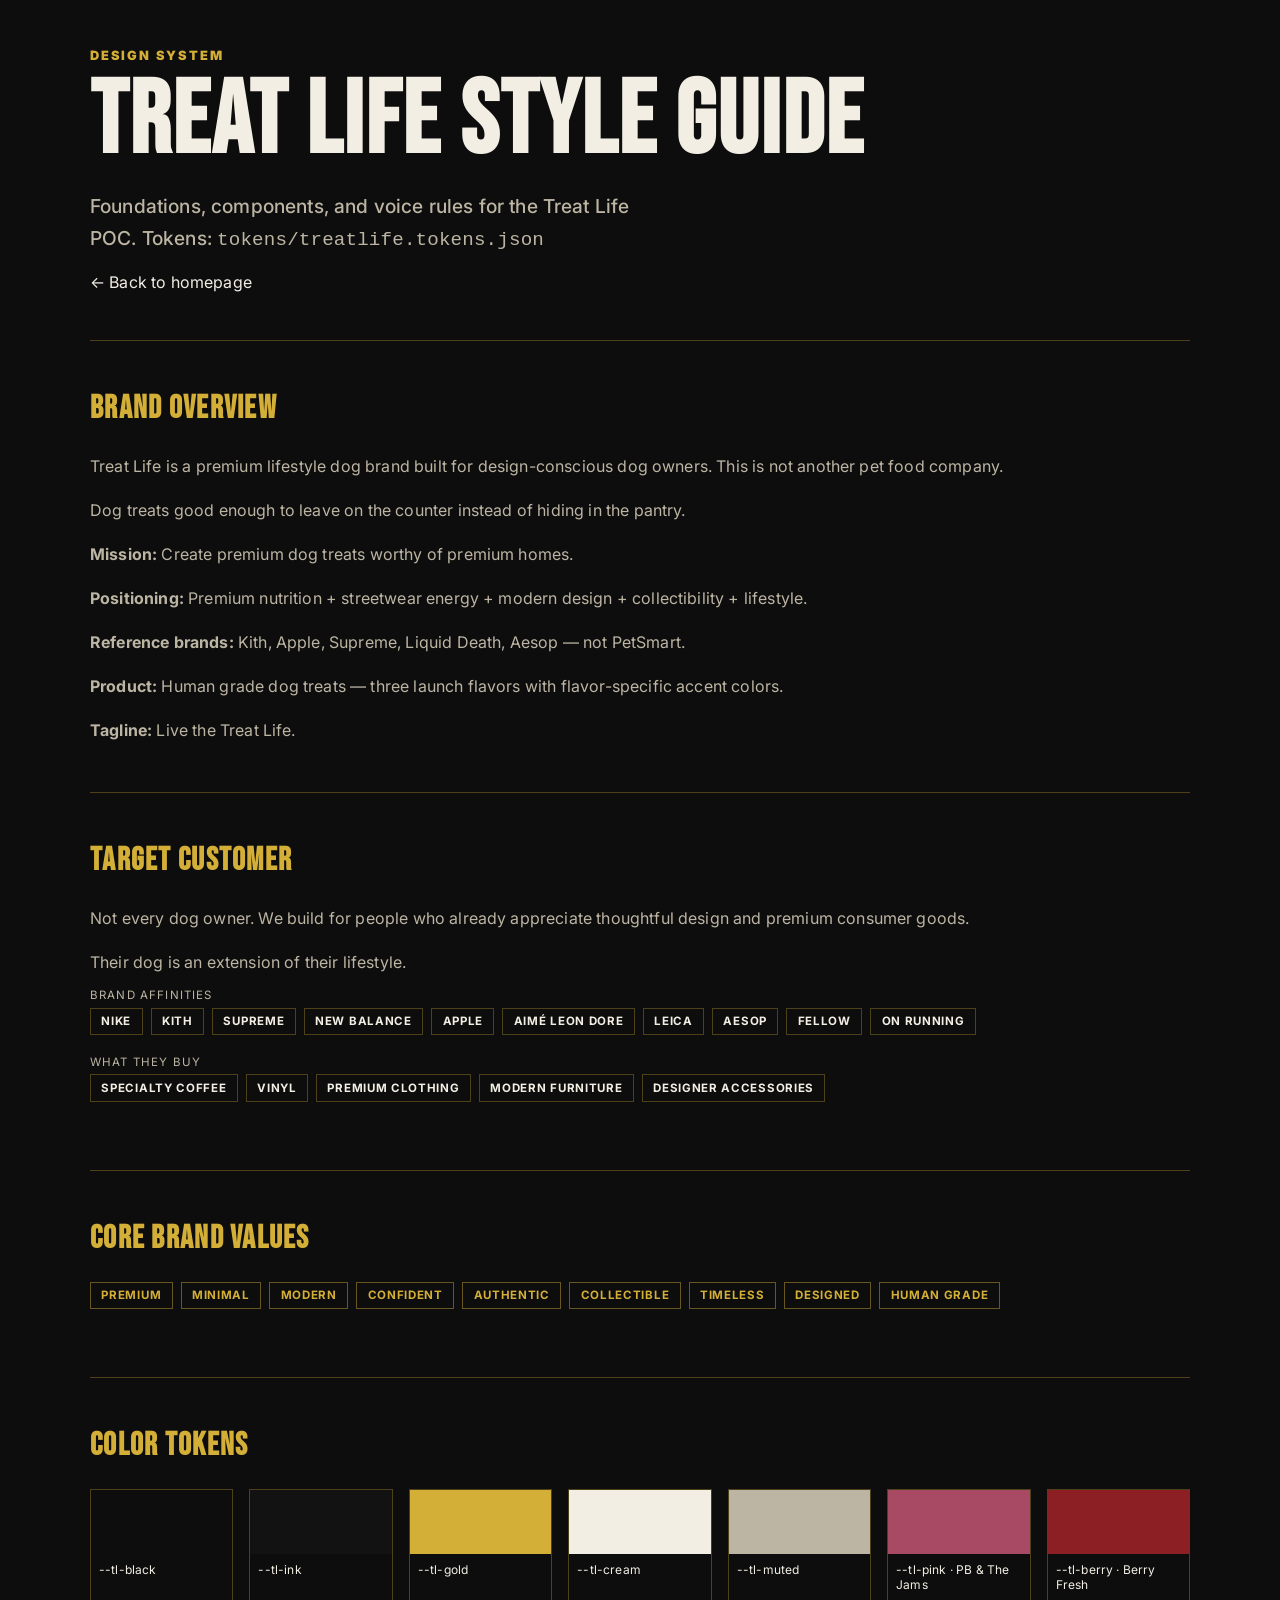
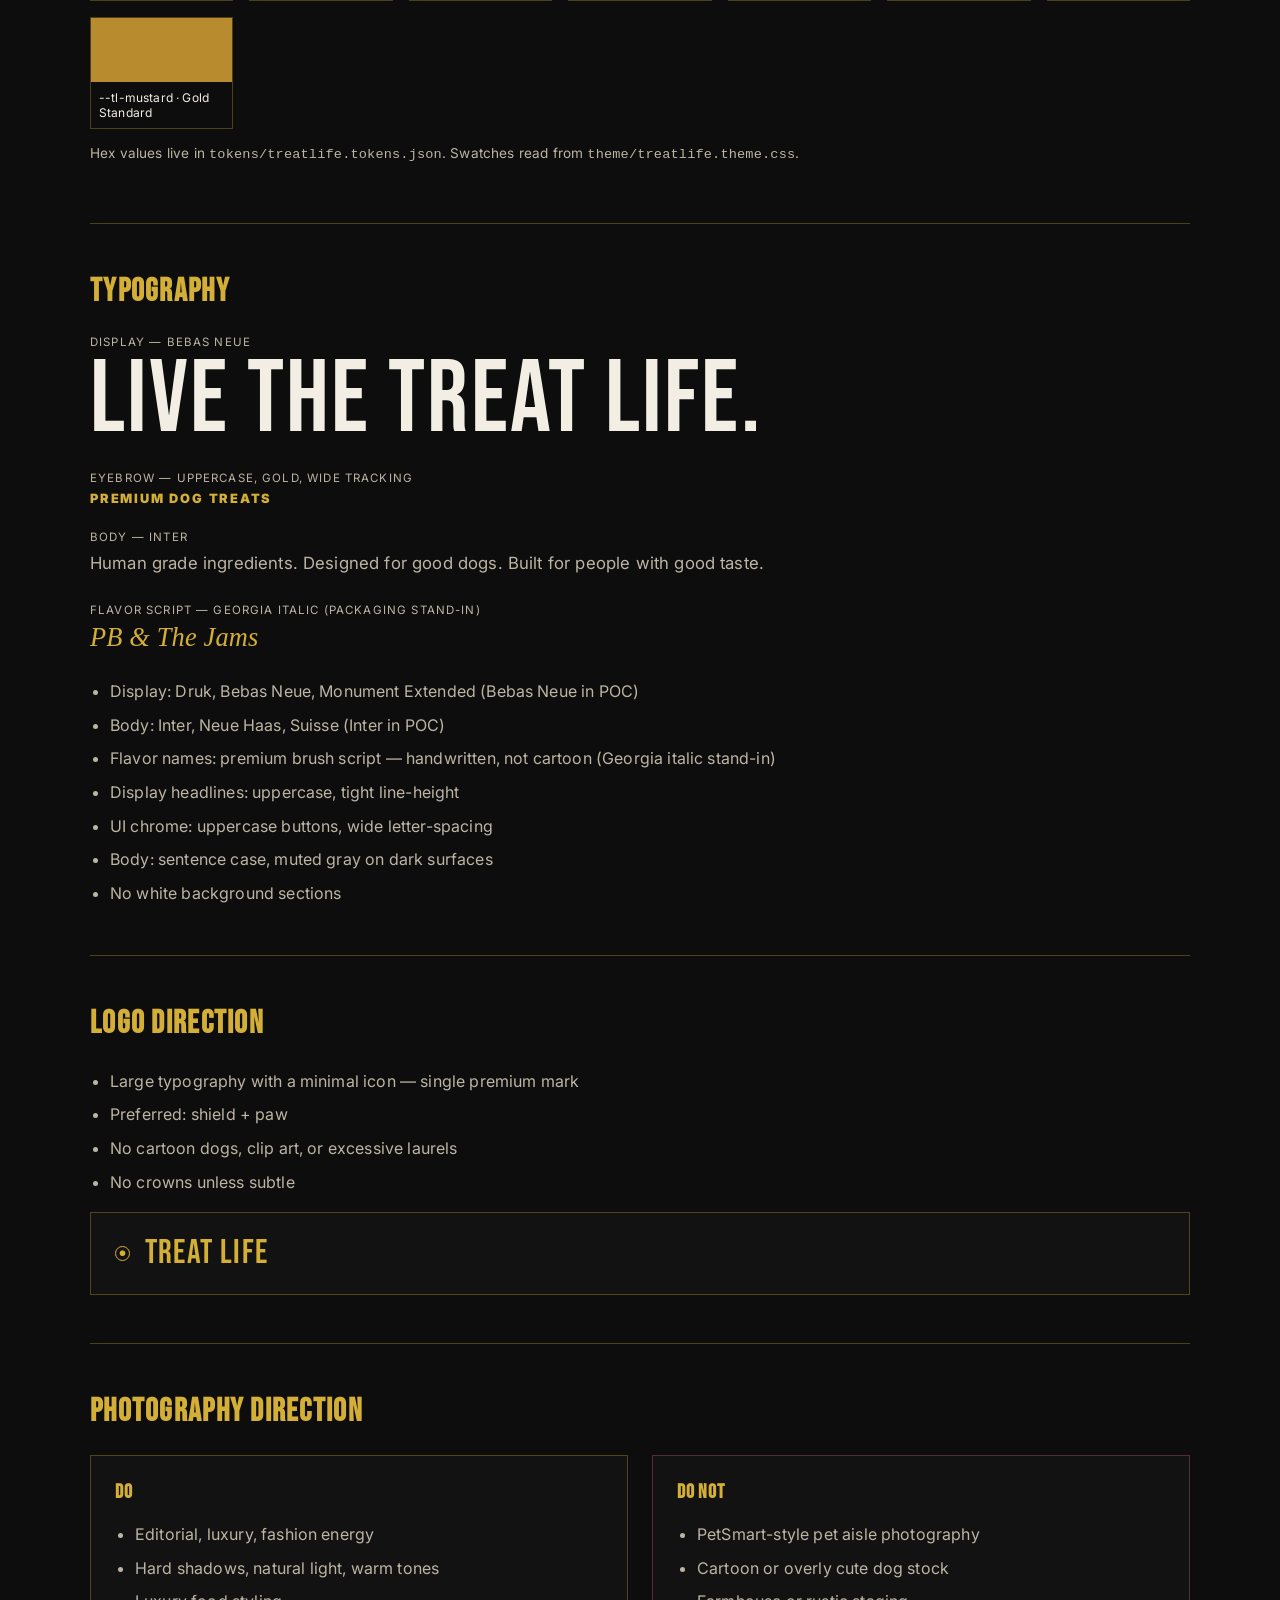
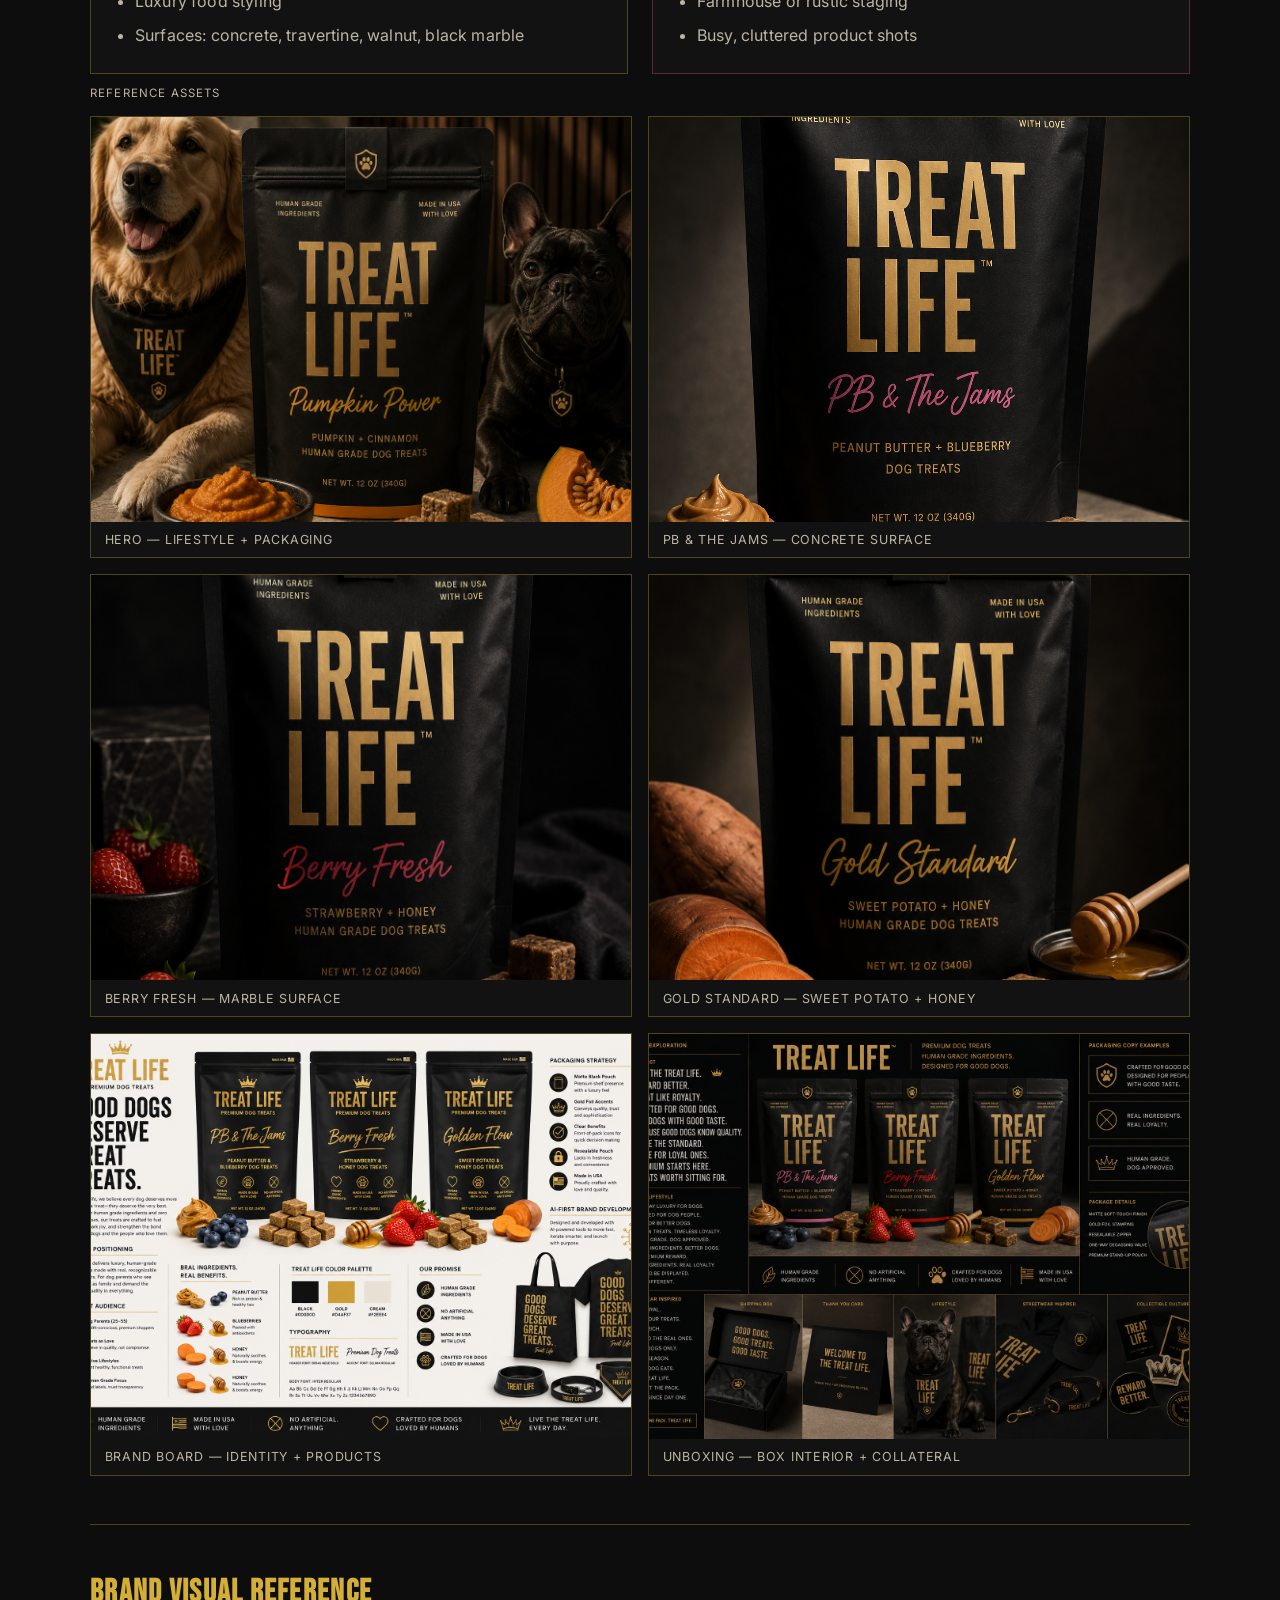
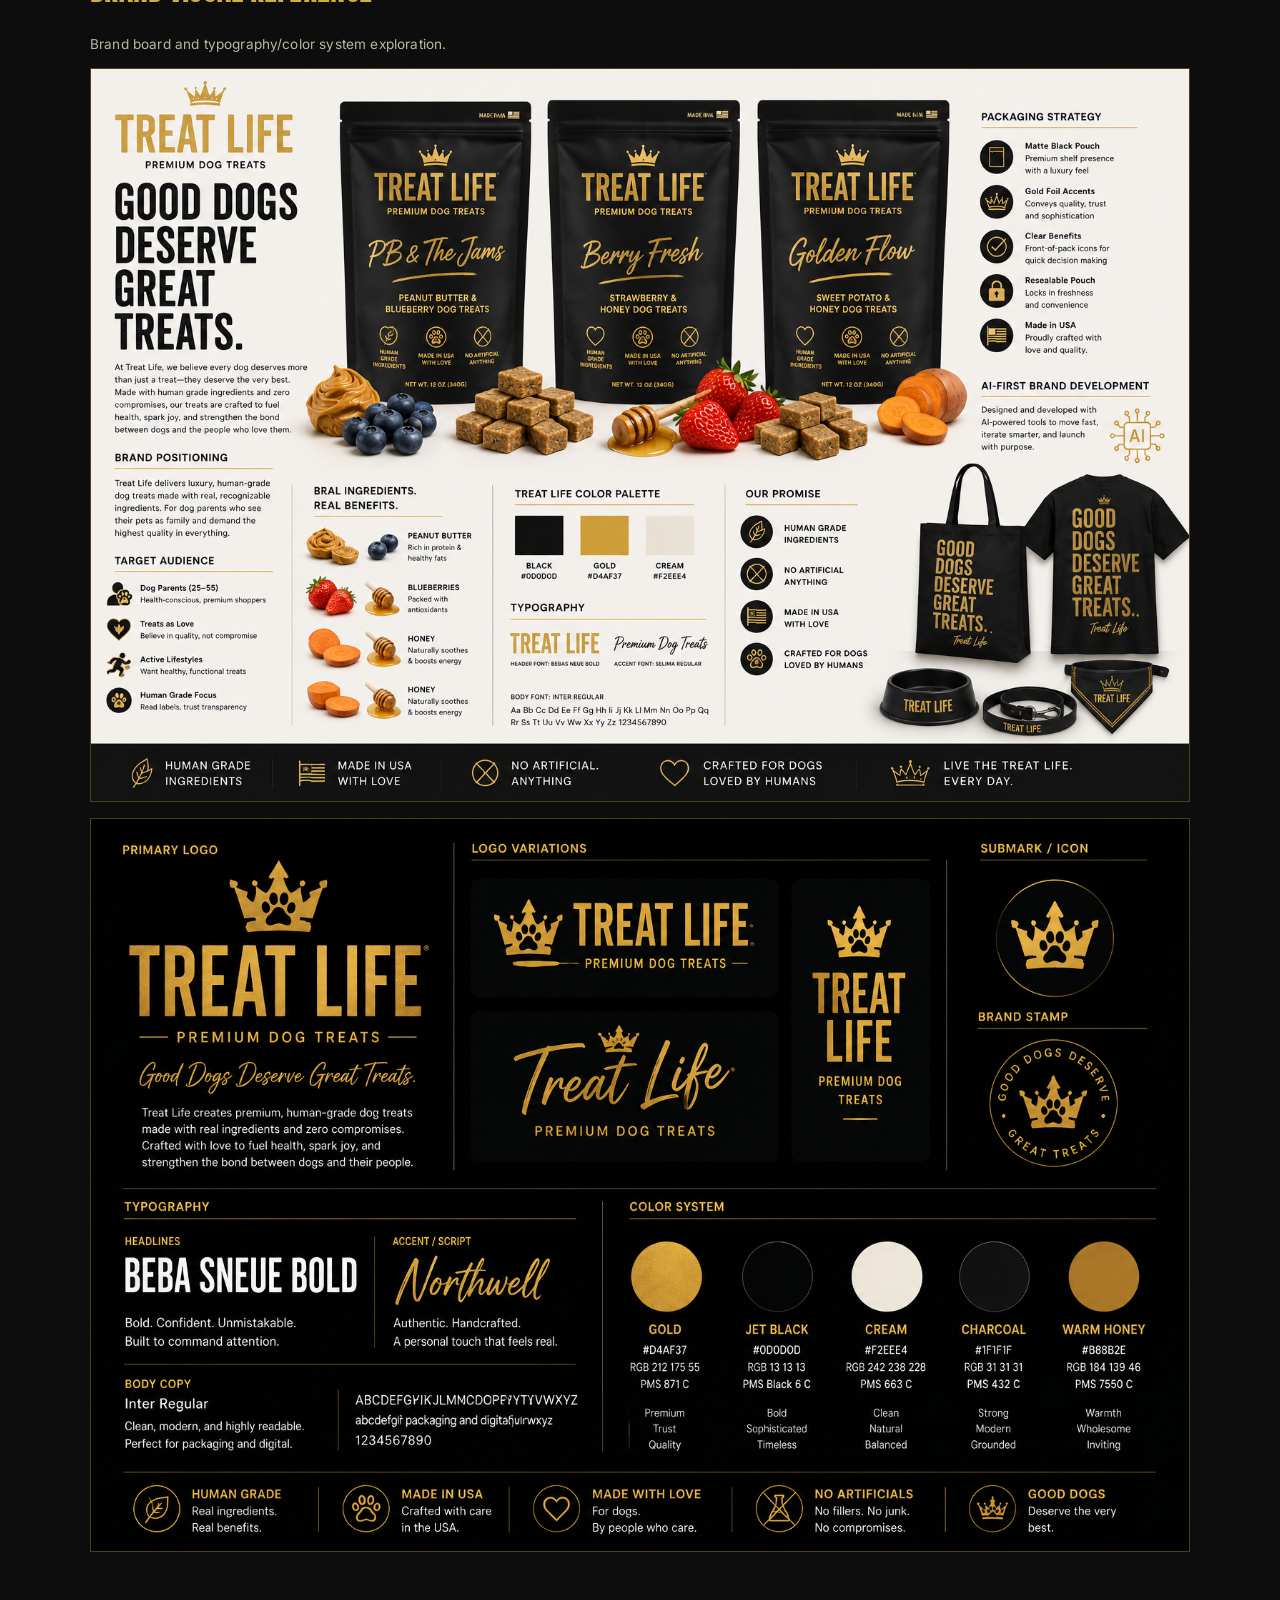
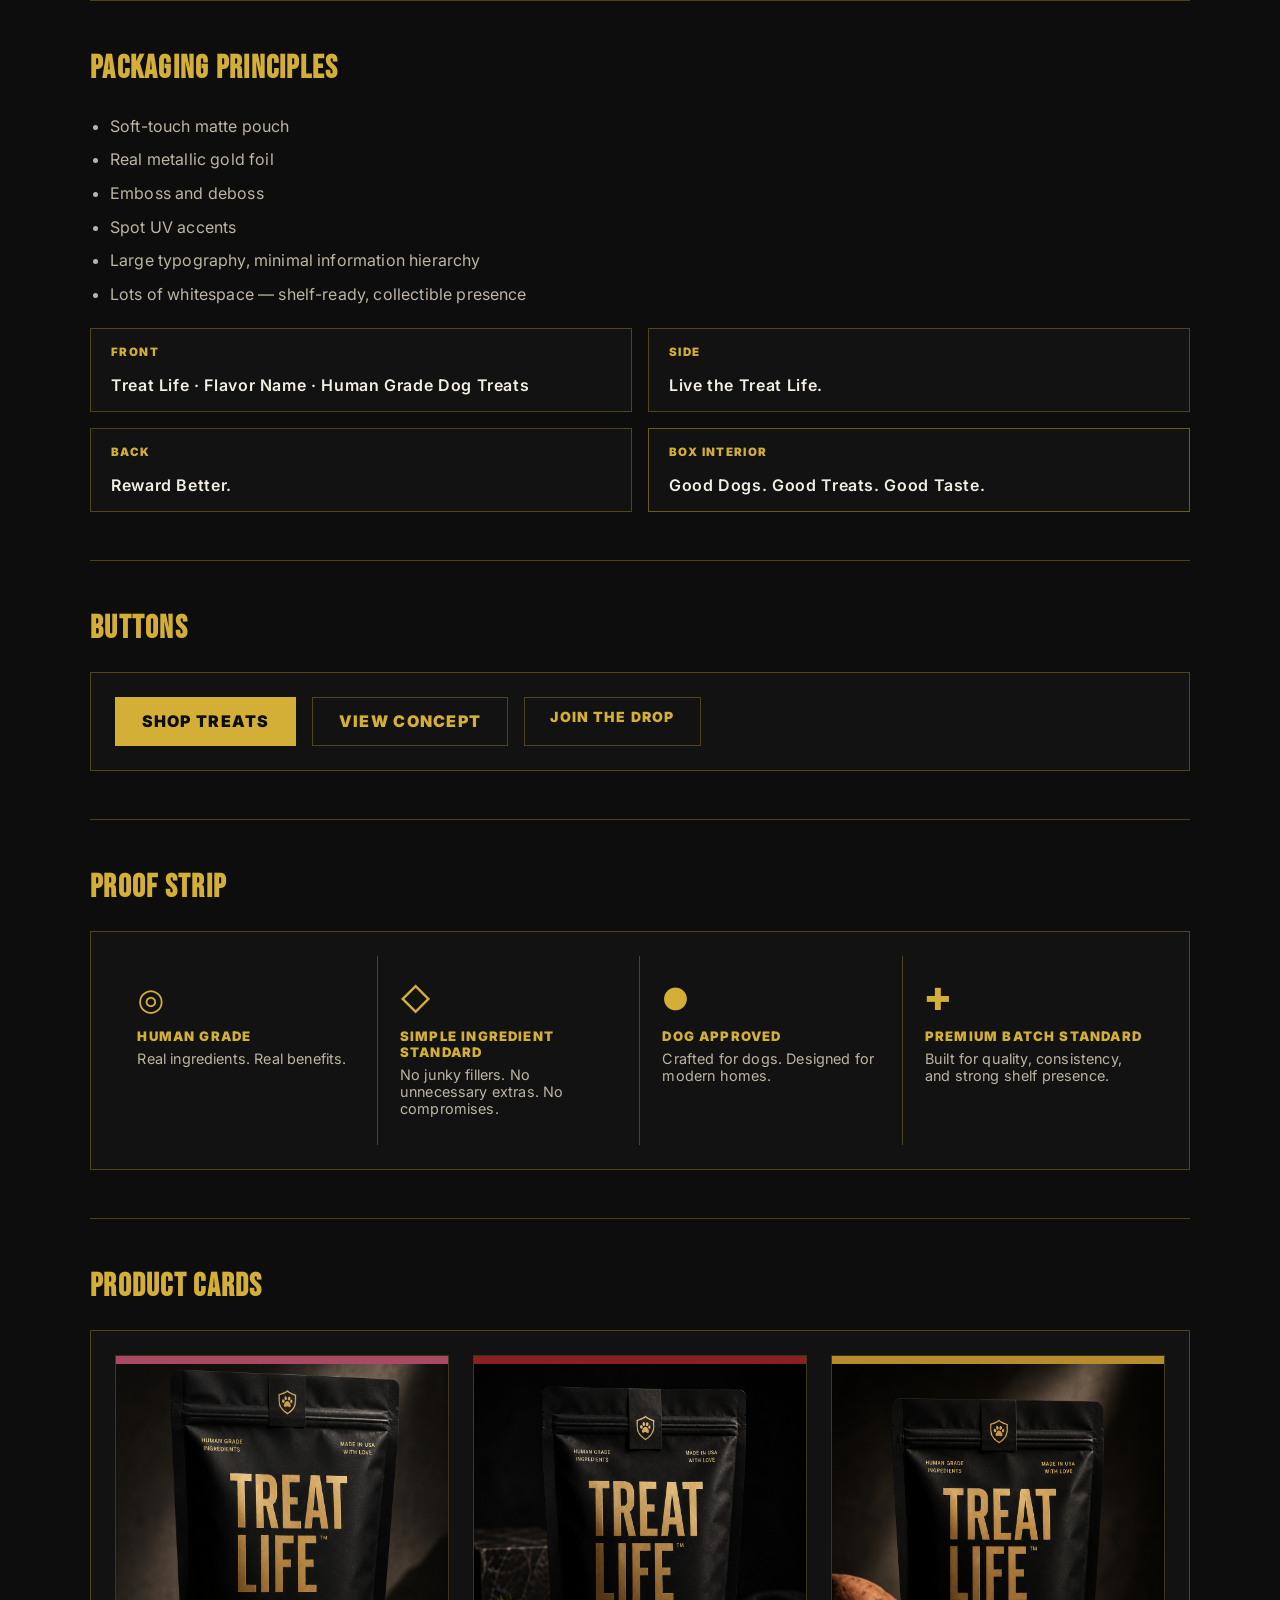
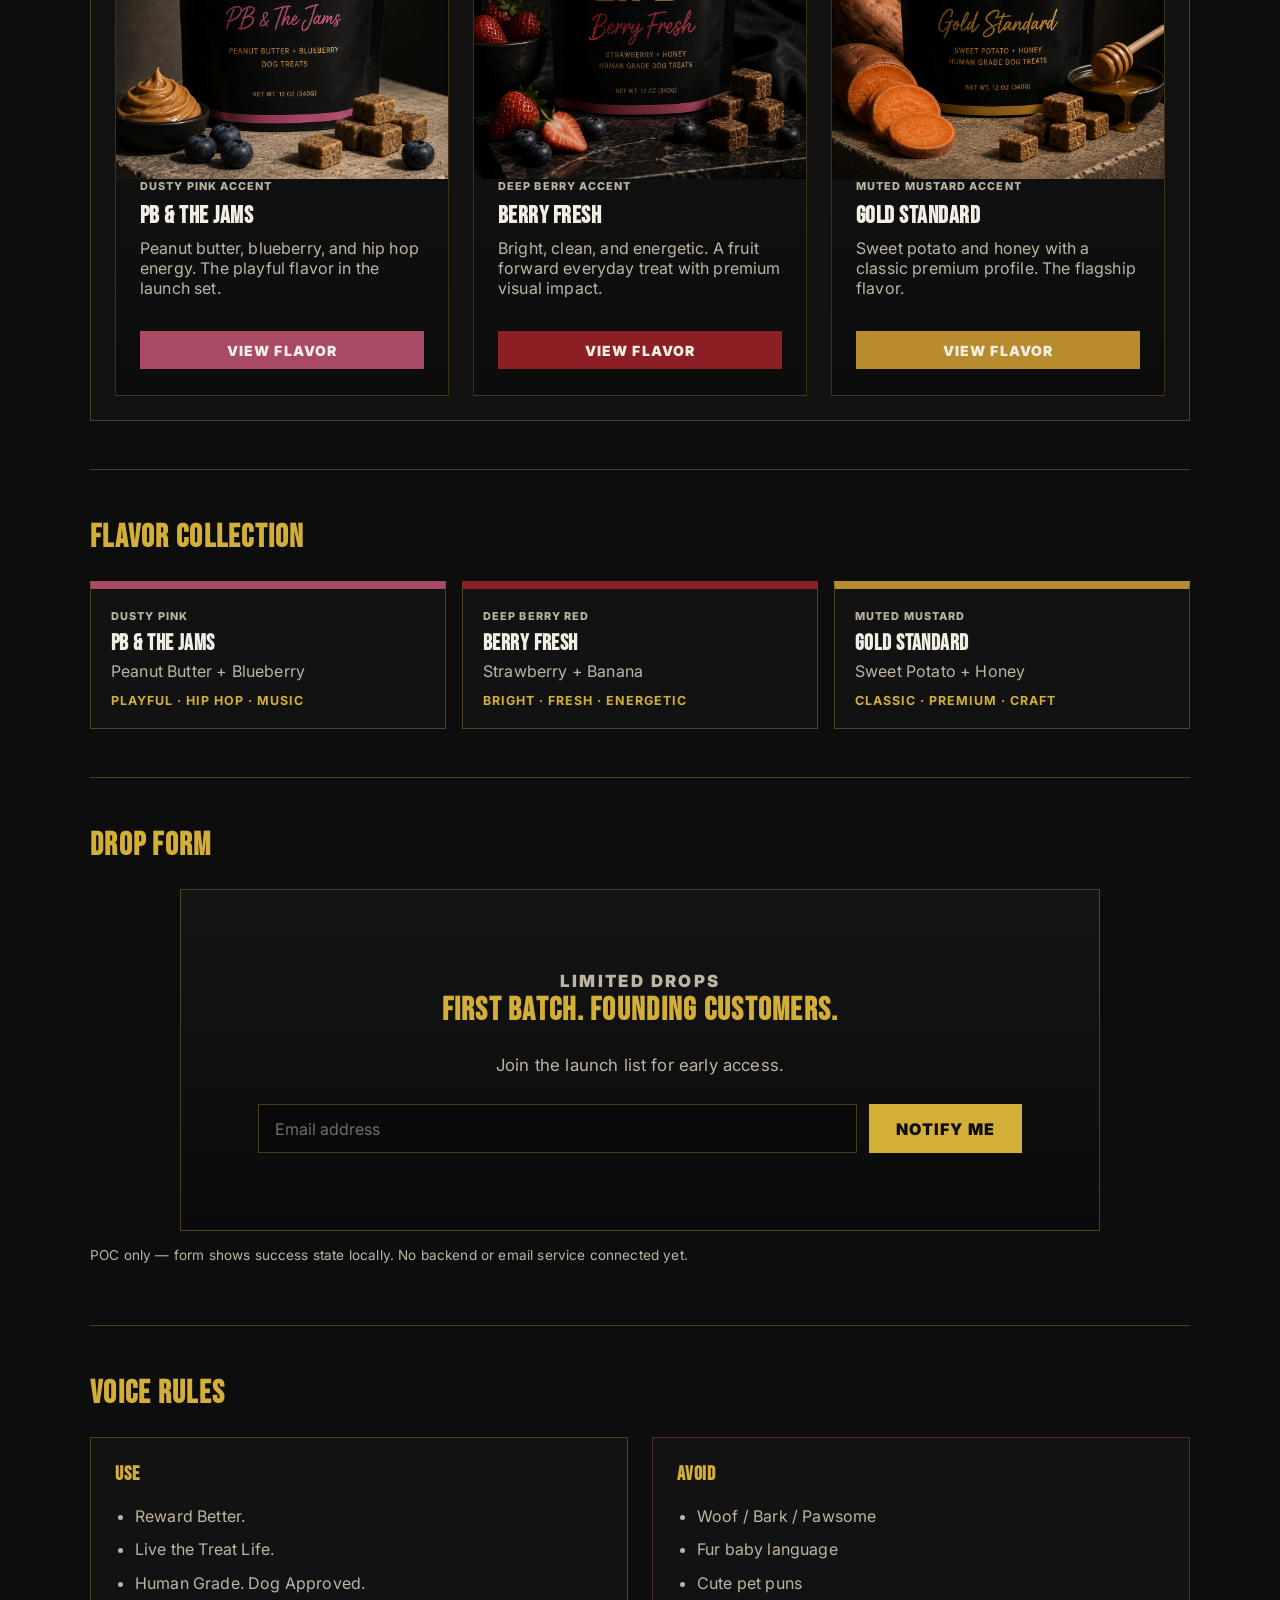
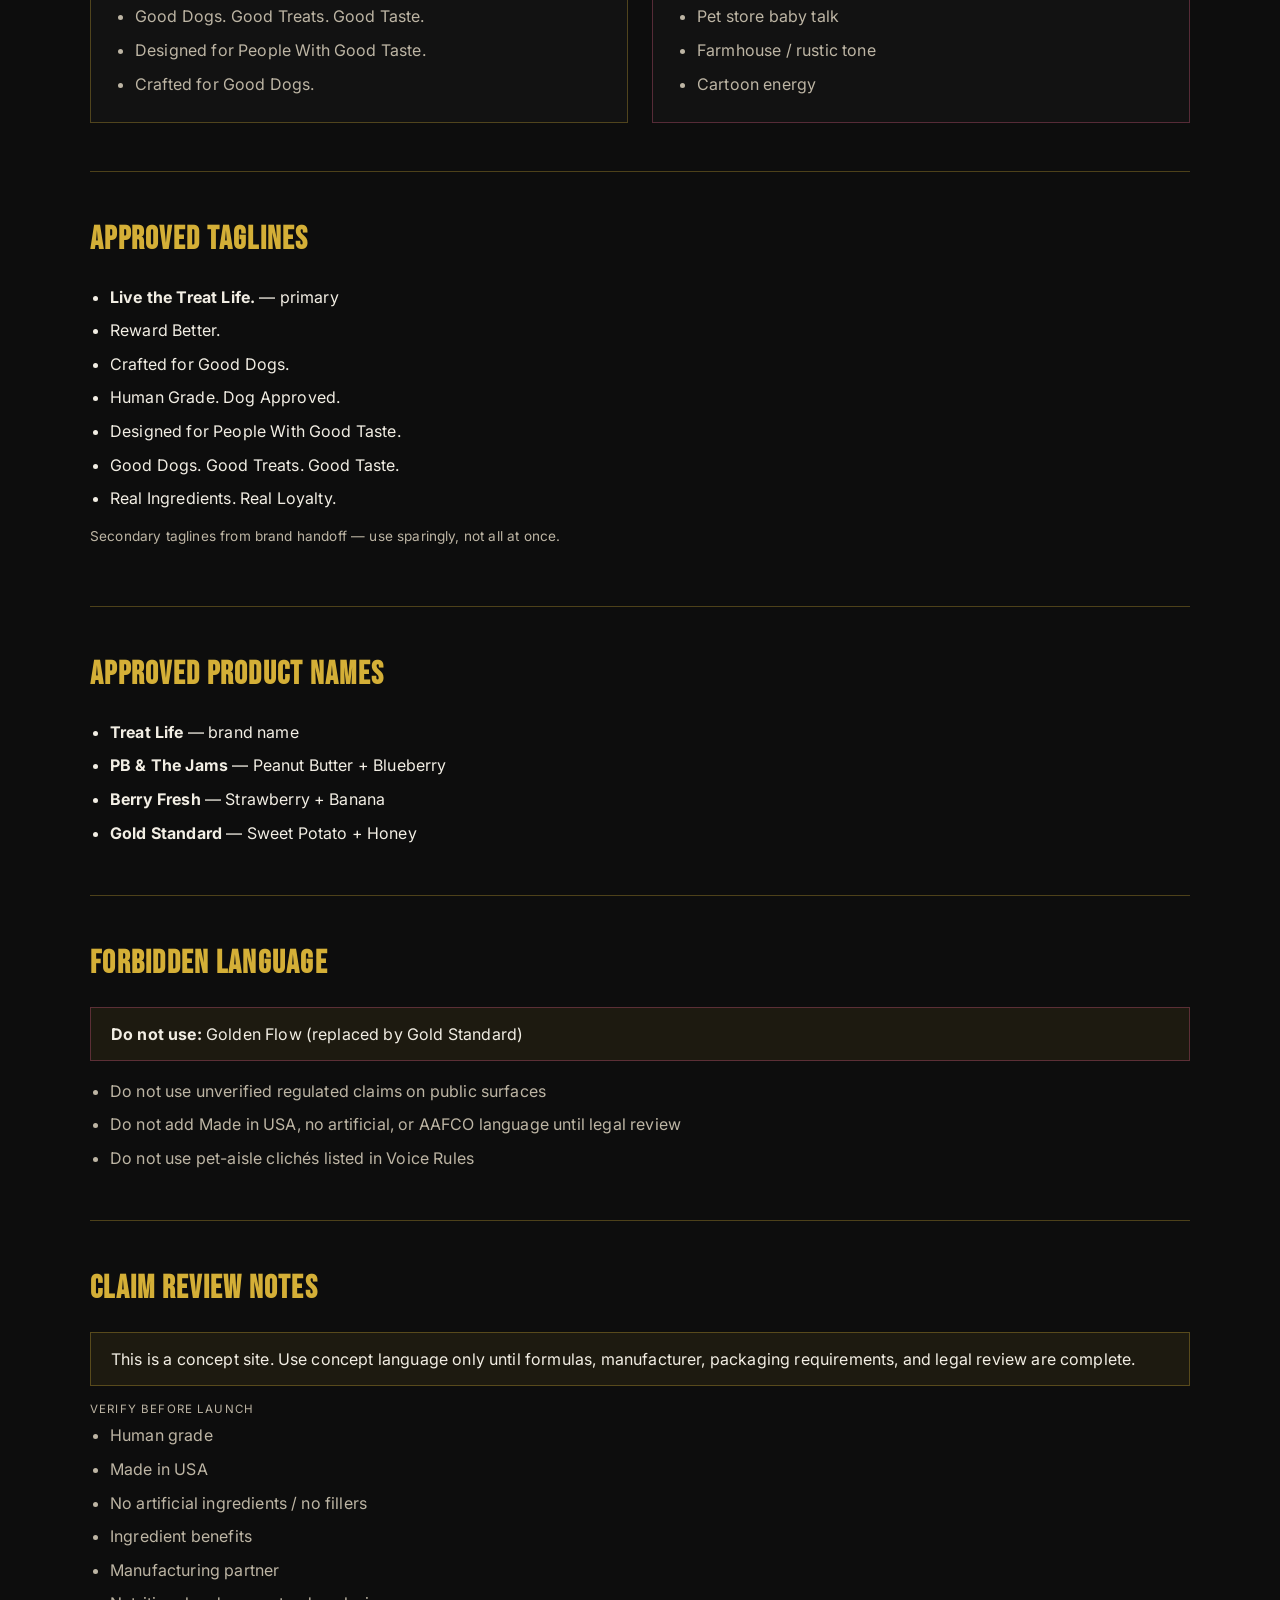
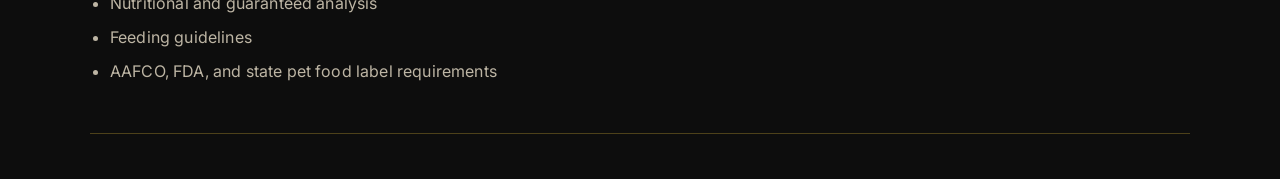
==== treatlife-ai-design-system/styleguide.html @ bff6364c "Initial commit: Treat Life POC site and AI design system. Vanilla static homepage, style guide, toke" ====
<!doctype html>
<html lang="en">
<head>
  <meta charset="utf-8">
  <meta name="viewport" content="width=device-width, initial-scale=1">
  <title>Treat Life Style Guide</title>
  <link rel="preconnect" href="https://fonts.googleapis.com">
  <link rel="preconnect" href="https://fonts.gstatic.com" crossorigin>
  <link href="https://fonts.googleapis.com/css2?family=Bebas+Neue&family=Inter:wght@400;500;600;700;800;900&display=swap" rel="stylesheet">
  <link rel="stylesheet" href="styles.css">
</head>
<body class="sg-page">
  <div class="container">
    <header class="sg-header">
      <p class="eyebrow">Design System</p>
      <h1 class="hero-title sg-title">Treat Life Style Guide</h1>
      <p class="hero-copy">Foundations, components, and voice rules for the Treat Life POC. Tokens: <code>tokens/treatlife.tokens.json</code></p>
      <p class="sg-back"><a href="index.html">← Back to homepage</a></p>
    </header>

    <section class="sg-section">
      <h2>Brand Overview</h2>
      <div class="sg-prose">
        <p>Treat Life is a premium lifestyle dog brand built for design-conscious dog owners. This is not another pet food company.</p>
        <p>Dog treats good enough to leave on the counter instead of hiding in the pantry.</p>
        <p><strong>Mission:</strong> Create premium dog treats worthy of premium homes.</p>
        <p><strong>Positioning:</strong> Premium nutrition + streetwear energy + modern design + collectibility + lifestyle.</p>
        <p><strong>Reference brands:</strong> Kith, Apple, Supreme, Liquid Death, Aesop — not PetSmart.</p>
        <p><strong>Product:</strong> Human grade dog treats — three launch flavors with flavor-specific accent colors.</p>
        <p><strong>Tagline:</strong> Live the Treat Life.</p>
      </div>
    </section>

    <section class="sg-section">
      <h2>Target Customer</h2>
      <div class="sg-prose">
        <p>Not every dog owner. We build for people who already appreciate thoughtful design and premium consumer goods.</p>
        <p>Their dog is an extension of their lifestyle.</p>
      </div>
      <p class="sg-type-label">Brand affinities</p>
      <div class="sg-tags">
        <span class="sg-tag">Nike</span>
        <span class="sg-tag">Kith</span>
        <span class="sg-tag">Supreme</span>
        <span class="sg-tag">New Balance</span>
        <span class="sg-tag">Apple</span>
        <span class="sg-tag">Aimé Leon Dore</span>
        <span class="sg-tag">Leica</span>
        <span class="sg-tag">Aesop</span>
        <span class="sg-tag">Fellow</span>
        <span class="sg-tag">On Running</span>
      </div>
      <p class="sg-type-label">What they buy</p>
      <div class="sg-tags">
        <span class="sg-tag">Specialty coffee</span>
        <span class="sg-tag">Vinyl</span>
        <span class="sg-tag">Premium clothing</span>
        <span class="sg-tag">Modern furniture</span>
        <span class="sg-tag">Designer accessories</span>
      </div>
    </section>

    <section class="sg-section">
      <h2>Core Brand Values</h2>
      <div class="sg-tags">
        <span class="sg-tag sg-tag-gold">Premium</span>
        <span class="sg-tag sg-tag-gold">Minimal</span>
        <span class="sg-tag sg-tag-gold">Modern</span>
        <span class="sg-tag sg-tag-gold">Confident</span>
        <span class="sg-tag sg-tag-gold">Authentic</span>
        <span class="sg-tag sg-tag-gold">Collectible</span>
        <span class="sg-tag sg-tag-gold">Timeless</span>
        <span class="sg-tag sg-tag-gold">Designed</span>
        <span class="sg-tag sg-tag-gold">Human Grade</span>
      </div>
    </section>

    <section class="sg-section">
      <h2>Color Tokens</h2>
      <div class="sg-swatches">
        <div class="sg-swatch"><div class="sg-swatch-color sg-swatch-black"></div><div class="sg-swatch-label">--tl-black</div></div>
        <div class="sg-swatch"><div class="sg-swatch-color sg-swatch-ink"></div><div class="sg-swatch-label">--tl-ink</div></div>
        <div class="sg-swatch"><div class="sg-swatch-color sg-swatch-gold"></div><div class="sg-swatch-label">--tl-gold</div></div>
        <div class="sg-swatch"><div class="sg-swatch-color sg-swatch-cream"></div><div class="sg-swatch-label">--tl-cream</div></div>
        <div class="sg-swatch"><div class="sg-swatch-color sg-swatch-muted"></div><div class="sg-swatch-label">--tl-muted</div></div>
        <div class="sg-swatch"><div class="sg-swatch-color sg-swatch-pb"></div><div class="sg-swatch-label">--tl-pink · PB &amp; The Jams</div></div>
        <div class="sg-swatch"><div class="sg-swatch-color sg-swatch-berry"></div><div class="sg-swatch-label">--tl-berry · Berry Fresh</div></div>
        <div class="sg-swatch"><div class="sg-swatch-color sg-swatch-mustard"></div><div class="sg-swatch-label">--tl-mustard · Gold Standard</div></div>
      </div>
      <p class="sg-note">Hex values live in <code>tokens/treatlife.tokens.json</code>. Swatches read from <code>theme/treatlife.theme.css</code>.</p>
    </section>

    <section class="sg-section">
      <h2>Typography</h2>
      <div class="sg-type-sample">
        <p class="sg-type-label">Display — Bebas Neue</p>
        <p class="hero-title sg-display-sample">Live the Treat Life.</p>
      </div>
      <div class="sg-type-sample">
        <p class="sg-type-label">Eyebrow — uppercase, gold, wide tracking</p>
        <p class="eyebrow">Premium Dog Treats</p>
      </div>
      <div class="sg-type-sample">
        <p class="sg-type-label">Body — Inter</p>
        <p class="story-copy">Human grade ingredients. Designed for good dogs. Built for people with good taste.</p>
      </div>
      <div class="sg-type-sample">
        <p class="sg-type-label">Flavor script — Georgia italic (packaging stand-in)</p>
        <p class="sg-flavor-script">PB &amp; The Jams</p>
      </div>
      <ul class="sg-list">
        <li>Display: Druk, Bebas Neue, Monument Extended (Bebas Neue in POC)</li>
        <li>Body: Inter, Neue Haas, Suisse (Inter in POC)</li>
        <li>Flavor names: premium brush script — handwritten, not cartoon (Georgia italic stand-in)</li>
        <li>Display headlines: uppercase, tight line-height</li>
        <li>UI chrome: uppercase buttons, wide letter-spacing</li>
        <li>Body: sentence case, muted gray on dark surfaces</li>
        <li>No white background sections</li>
      </ul>
    </section>

    <section class="sg-section">
      <h2>Logo Direction</h2>
      <ul class="sg-list">
        <li>Large typography with a minimal icon — single premium mark</li>
        <li>Preferred: shield + paw</li>
        <li>No cartoon dogs, clip art, or excessive laurels</li>
        <li>No crowns unless subtle</li>
      </ul>
      <div class="sg-component-preview sg-logo-preview">
        <span class="tl-shield" aria-hidden="true">●</span>
        <span class="tl-logo">Treat Life</span>
      </div>
    </section>

    <section class="sg-section">
      <h2>Photography Direction</h2>
      <div class="sg-rules-grid">
        <div class="sg-rules-card">
          <h3>Do</h3>
          <ul class="sg-list">
            <li>Editorial, luxury, fashion energy</li>
            <li>Hard shadows, natural light, warm tones</li>
            <li>Luxury food styling</li>
            <li>Surfaces: concrete, travertine, walnut, black marble</li>
          </ul>
        </div>
        <div class="sg-rules-card sg-rules-forbidden">
          <h3>Do not</h3>
          <ul class="sg-list">
            <li>PetSmart-style pet aisle photography</li>
            <li>Cartoon or overly cute dog stock</li>
            <li>Farmhouse or rustic staging</li>
            <li>Busy, cluttered product shots</li>
          </ul>
        </div>
      </div>
      <p class="sg-type-label">Reference assets</p>
      <div class="sg-photo-grid">
        <figure class="sg-photo-card">
          <img src="assets/hero-lifestyle.png" alt="Treat Life hero lifestyle shot with golden retriever and french bulldog">
          <figcaption>Hero — lifestyle + packaging</figcaption>
        </figure>
        <figure class="sg-photo-card">
          <img src="assets/flavor-pb-jams.png" alt="PB and The Jams product photography on concrete">
          <figcaption>PB &amp; The Jams — concrete surface</figcaption>
        </figure>
        <figure class="sg-photo-card">
          <img src="assets/flavor-berry-fresh.png" alt="Berry Fresh product photography on marble">
          <figcaption>Berry Fresh — marble surface</figcaption>
        </figure>
        <figure class="sg-photo-card">
          <img src="assets/flavor-gold-standard.png" alt="Gold Standard product photography with sweet potato and honey">
          <figcaption>Gold Standard — sweet potato + honey</figcaption>
        </figure>
        <figure class="sg-photo-card">
          <img src="assets/brand-board.png" alt="Treat Life brand board with packaging and merchandise">
          <figcaption>Brand board — identity + products</figcaption>
        </figure>
        <figure class="sg-photo-card">
          <img src="assets/brand-board-unboxing.png" alt="Treat Life unboxing and collateral board">
          <figcaption>Unboxing — box interior + collateral</figcaption>
        </figure>
      </div>
    </section>

    <section class="sg-section">
      <h2>Brand Visual Reference</h2>
      <p class="sg-note">Brand board and typography/color system exploration.</p>
      <div class="sg-brand-visual">
        <img src="assets/brand-board.png" alt="Treat Life brand board with logo, products, and strategy">
      </div>
      <div class="sg-brand-visual" style="margin-top: 1rem;">
        <img src="assets/style-guide.png" alt="Treat Life style guide with logo, typography, and colors">
      </div>
    </section>

    <section class="sg-section">
      <h2>Packaging Principles</h2>
      <ul class="sg-list">
        <li>Soft-touch matte pouch</li>
        <li>Real metallic gold foil</li>
        <li>Emboss and deboss</li>
        <li>Spot UV accents</li>
        <li>Large typography, minimal information hierarchy</li>
        <li>Lots of whitespace — shelf-ready, collectible presence</li>
      </ul>
      <div class="sg-packaging-copy">
        <div class="sg-pack-block">
          <span class="copy-label">Front</span>
          <p>Treat Life · Flavor Name · Human Grade Dog Treats</p>
        </div>
        <div class="sg-pack-block">
          <span class="copy-label">Side</span>
          <p>Live the Treat Life.</p>
        </div>
        <div class="sg-pack-block">
          <span class="copy-label">Back</span>
          <p>Reward Better.</p>
        </div>
        <div class="sg-pack-block sg-pack-block-featured">
          <span class="copy-label">Box Interior</span>
          <p>Good Dogs. Good Treats. Good Taste.</p>
        </div>
      </div>
    </section>

    <section class="sg-section">
      <h2>Buttons</h2>
      <div class="sg-component-preview sg-flex-row">
        <a href="index.html#treats" class="btn btn-gold btn-lg">Shop Treats</a>
        <a href="index.html#brand" class="btn btn-ghost btn-lg">View Concept</a>
        <a href="index.html#drop" class="btn btn-outline-gold">Join the Drop</a>
      </div>
    </section>

    <section class="sg-section">
      <h2>Proof Strip</h2>
      <div class="sg-component-preview sg-component-preview-wide">
        <div class="value-grid sg-proof-demo">
          <div class="value-item">
            <div class="value-icon" aria-hidden="true">◎</div>
            <h3>Human Grade</h3>
            <p>Real ingredients. Real benefits.</p>
          </div>
          <div class="value-item">
            <div class="value-icon" aria-hidden="true">◇</div>
            <h3>Simple Ingredient Standard</h3>
            <p>No junky fillers. No unnecessary extras. No compromises.</p>
          </div>
          <div class="value-item">
            <div class="value-icon" aria-hidden="true">●</div>
            <h3>Dog Approved</h3>
            <p>Crafted for dogs. Designed for modern homes.</p>
          </div>
          <div class="value-item">
            <div class="value-icon" aria-hidden="true">✚</div>
            <h3>Premium Batch Standard</h3>
            <p>Built for quality, consistency, and strong shelf presence.</p>
          </div>
        </div>
      </div>
    </section>

    <section class="sg-section">
      <h2>Product Cards</h2>
      <div class="sg-component-preview sg-component-preview-wide">
        <div class="product-grid sg-product-demo">
          <article class="product-card product-pb">
            <div class="product-accent"></div>
            <div class="product-pack product-pack-photo">
              <img src="assets/flavor-pb-jams.png" alt="Treat Life PB and The Jams packaging">
            </div>
            <div class="product-body">
              <span class="accent-label">Dusty Pink Accent</span>
              <h4>PB &amp; The Jams</h4>
              <p>Peanut butter, blueberry, and hip hop energy. The playful flavor in the launch set.</p>
              <a href="index.html#flavor-pb-jams" class="btn btn-card">View Flavor</a>
            </div>
          </article>

          <article class="product-card product-berry">
            <div class="product-accent"></div>
            <div class="product-pack product-pack-photo">
              <img src="assets/flavor-berry-fresh.png" alt="Treat Life Berry Fresh packaging">
            </div>
            <div class="product-body">
              <span class="accent-label">Deep Berry Accent</span>
              <h4>Berry Fresh</h4>
              <p>Bright, clean, and energetic. A fruit forward everyday treat with premium visual impact.</p>
              <a href="index.html#flavor-berry-fresh" class="btn btn-card">View Flavor</a>
            </div>
          </article>

          <article class="product-card product-gold">
            <div class="product-accent"></div>
            <div class="product-pack product-pack-photo">
              <img src="assets/flavor-gold-standard.png" alt="Treat Life Gold Standard packaging">
            </div>
            <div class="product-body">
              <span class="accent-label">Muted Mustard Accent</span>
              <h4>Gold Standard</h4>
              <p>Sweet potato and honey with a classic premium profile. The flagship flavor.</p>
              <a href="index.html#flavor-gold-standard" class="btn btn-card">View Flavor</a>
            </div>
          </article>
        </div>
      </div>
    </section>

    <section class="sg-section">
      <h2>Flavor Collection</h2>
      <div class="sg-flavor-grid">
        <article class="sg-flavor-card sg-flavor-pb">
          <span class="accent-label">Dusty Pink</span>
          <h3>PB &amp; The Jams</h3>
          <p>Peanut Butter + Blueberry</p>
          <p class="sg-flavor-mood">Playful · Hip hop · Music</p>
        </article>
        <article class="sg-flavor-card sg-flavor-berry">
          <span class="accent-label">Deep Berry Red</span>
          <h3>Berry Fresh</h3>
          <p>Strawberry + Banana</p>
          <p class="sg-flavor-mood">Bright · Fresh · Energetic</p>
        </article>
        <article class="sg-flavor-card sg-flavor-gold">
          <span class="accent-label">Muted Mustard</span>
          <h3>Gold Standard</h3>
          <p>Sweet Potato + Honey</p>
          <p class="sg-flavor-mood">Classic · Premium · Craft</p>
        </article>
      </div>
    </section>

    <section class="sg-section">
      <h2>Drop Form</h2>
      <div class="drop-panel text-center">
        <p class="eyebrow">Limited Drops</p>
        <h2>First batch. Founding customers.</h2>
        <p>Join the launch list for early access.</p>
        <form class="drop-form" id="dropForm">
          <label class="sr-only" for="sg-drop-email">Email address</label>
          <input id="sg-drop-email" type="email" class="form-control" placeholder="Email address" required>
          <button class="btn btn-gold btn-lg" type="submit">Notify Me</button>
        </form>
        <p class="drop-success" id="dropSuccess" role="status" hidden>
          You are on the list. Welcome to the Treat Life.
        </p>
      </div>
      <p class="sg-note">POC only — form shows success state locally. No backend or email service connected yet.</p>
    </section>

    <section class="sg-section">
      <h2>Voice Rules</h2>
      <div class="sg-rules-grid">
        <div class="sg-rules-card">
          <h3>Use</h3>
          <ul class="sg-list">
            <li>Reward Better.</li>
            <li>Live the Treat Life.</li>
            <li>Human Grade. Dog Approved.</li>
            <li>Good Dogs. Good Treats. Good Taste.</li>
            <li>Designed for People With Good Taste.</li>
            <li>Crafted for Good Dogs.</li>
          </ul>
        </div>
        <div class="sg-rules-card sg-rules-forbidden">
          <h3>Avoid</h3>
          <ul class="sg-list">
            <li>Woof / Bark / Pawsome</li>
            <li>Fur baby language</li>
            <li>Cute pet puns</li>
            <li>Pet store baby talk</li>
            <li>Farmhouse / rustic tone</li>
            <li>Cartoon energy</li>
          </ul>
        </div>
      </div>
    </section>

    <section class="sg-section">
      <h2>Approved Taglines</h2>
      <ul class="sg-list sg-list-approved">
        <li><strong>Live the Treat Life.</strong> — primary</li>
        <li>Reward Better.</li>
        <li>Crafted for Good Dogs.</li>
        <li>Human Grade. Dog Approved.</li>
        <li>Designed for People With Good Taste.</li>
        <li>Good Dogs. Good Treats. Good Taste.</li>
        <li>Real Ingredients. Real Loyalty.</li>
      </ul>
      <p class="sg-note">Secondary taglines from brand handoff — use sparingly, not all at once.</p>
    </section>

    <section class="sg-section">
      <h2>Approved Product Names</h2>
      <ul class="sg-list sg-list-approved">
        <li><strong>Treat Life</strong> — brand name</li>
        <li><strong>PB &amp; The Jams</strong> — Peanut Butter + Blueberry</li>
        <li><strong>Berry Fresh</strong> — Strawberry + Banana</li>
        <li><strong>Gold Standard</strong> — Sweet Potato + Honey</li>
      </ul>
    </section>

    <section class="sg-section">
      <h2>Forbidden Language</h2>
      <div class="sg-callout sg-callout-warn">
        <p><strong>Do not use:</strong> Golden Flow (replaced by Gold Standard)</p>
      </div>
      <ul class="sg-list">
        <li>Do not use unverified regulated claims on public surfaces</li>
        <li>Do not add Made in USA, no artificial, or AAFCO language until legal review</li>
        <li>Do not use pet-aisle clichés listed in Voice Rules</li>
      </ul>
    </section>

    <section class="sg-section">
      <h2>Claim Review Notes</h2>
      <div class="sg-callout">
        <p>This is a concept site. Use concept language only until formulas, manufacturer, packaging requirements, and legal review are complete.</p>
      </div>
      <p class="sg-type-label">Verify before launch</p>
      <ul class="sg-list">
        <li>Human grade</li>
        <li>Made in USA</li>
        <li>No artificial ingredients / no fillers</li>
        <li>Ingredient benefits</li>
        <li>Manufacturing partner</li>
        <li>Nutritional and guaranteed analysis</li>
        <li>Feeding guidelines</li>
        <li>AAFCO, FDA, and state pet food label requirements</li>
      </ul>
    </section>
  </div>

  <script src="main.js"></script>
</body>
</html>
---- treatlife-ai-design-system/styles.css ----
@import url("theme/treatlife.theme.css");

*,
*::before,
*::after {
  box-sizing: border-box;
}

body {
  background: var(--tl-black);
  color: var(--tl-cream);
  font-family: var(--tl-font-body);
  letter-spacing: 0.01em;
  margin: 0;
}

a {
  color: inherit;
  text-decoration: none;
}

img {
  max-width: 100%;
}

.eyebrow,
.tl-eyebrow {
  color: var(--tl-gold);
  font-size: 0.8rem;
  font-weight: 900;
  letter-spacing: 0.14em;
  margin: 0 0 0.9rem;
  text-transform: uppercase;
}

/* Layout */
.container {
  margin: 0 auto;
  max-width: 1140px;
  padding: 0 1.25rem;
  width: 100%;
}

.sr-only {
  border: 0;
  clip: rect(0, 0, 0, 0);
  height: 1px;
  margin: -1px;
  overflow: hidden;
  padding: 0;
  position: absolute;
  white-space: nowrap;
  width: 1px;
}

.text-center {
  text-align: center;
}

/* Site nav (vanilla) */
.site-nav {
  background: var(--tl-alpha-nav-bg);
  backdrop-filter: blur(18px);
  border-bottom: 1px solid var(--tl-alpha-gold-20);
  padding: 1rem 0;
  position: sticky;
  top: 0;
  z-index: 100;
}

.site-nav .container {
  align-items: center;
  display: flex;
  flex-wrap: wrap;
  gap: 1rem;
  justify-content: space-between;
}

.nav-toggle {
  background: transparent;
  border: 1px solid var(--tl-line);
  color: var(--tl-gold);
  cursor: pointer;
  display: none;
  font-size: 1.25rem;
  line-height: 1;
  padding: 0.4rem 0.65rem;
}

.nav-menu {
  align-items: center;
  display: flex;
  flex: 1;
  gap: 2rem;
  justify-content: center;
}

.nav-links {
  display: flex;
  flex-wrap: wrap;
  gap: 1.5rem;
  list-style: none;
  margin: 0;
  padding: 0;
}

.nav-links a {
  color: var(--tl-cream);
  font-size: 0.82rem;
  font-weight: 800;
  letter-spacing: 0.08em;
  text-transform: uppercase;
}

.nav-links a:hover {
  color: var(--tl-gold);
}

/* Announcement */
.announcement-bar {
  background: var(--tl-gradient-announcement);
  color: var(--tl-black);
  font-size: 0.78rem;
  font-weight: 900;
  letter-spacing: 0.16em;
  padding: 0.45rem 1rem;
  text-transform: uppercase;
}

.tl-logo {
  color: var(--tl-gold);
  font-family: var(--tl-font-display);
  font-size: clamp(1.5rem, 3vw, 2.1rem);
  letter-spacing: 0.04em;
  line-height: 1;
  text-transform: uppercase;
}

.tl-shield {
  border: 1px solid var(--tl-gold);
  border-radius: var(--tl-radius-full);
  color: var(--tl-gold);
  display: inline-grid;
  font-size: 0.48em;
  height: 1.9em;
  margin-right: 0.45rem;
  place-items: center;
  vertical-align: middle;
  width: 1.9em;
}

/* Buttons */
.btn {
  border-radius: 0;
  cursor: pointer;
  display: inline-block;
  font-family: inherit;
  font-size: 0.875rem;
  font-weight: 900;
  letter-spacing: 0.08em;
  padding: 0.65rem 1.6rem;
  text-align: center;
  text-transform: uppercase;
}

.btn-lg {
  font-size: 1rem;
  padding: 0.85rem 1.6rem;
}

.btn-gold {
  background: var(--tl-gold);
  border: 1px solid var(--tl-gold);
  color: var(--tl-black);
}

.btn-gold:hover {
  background: var(--tl-gold-dark);
  border-color: var(--tl-gold-dark);
}

.btn-outline-gold,
.btn-ghost {
  background: transparent;
  border: 1px solid var(--tl-line);
  color: var(--tl-gold);
}

.btn-outline-gold:hover,
.btn-ghost:hover {
  background: var(--tl-gold);
  border-color: var(--tl-gold);
  color: var(--tl-black);
}

/* Hero */
.hero-section {
  background: var(--tl-gradient-hero);
  border-bottom: 1px solid var(--tl-line);
  overflow: hidden;
  position: relative;
}

.hero-section::before {
  background-image: var(--tl-gradient-hero-grid);
  background-size: 40px 40px;
  content: "";
  inset: 0;
  opacity: 0.28;
  pointer-events: none;
  position: absolute;
}

.hero-section .container {
  position: relative;
  z-index: 1;
}

.hero-grid {
  align-items: center;
  display: grid;
  gap: 3rem;
  grid-template-columns: 1fr;
  min-height: 75vh;
  padding: 4rem 0;
}

.hero-title {
  color: var(--tl-cream);
  font-family: var(--tl-font-display);
  font-size: clamp(4rem, 10vw, 8.5rem);
  letter-spacing: 0.02em;
  line-height: 0.9;
  margin: 0 0 1.35rem;
  text-transform: uppercase;
}

.hero-copy {
  color: var(--tl-muted);
  font-size: clamp(1rem, 2vw, 1.2rem);
  font-weight: 500;
  line-height: 1.65;
  margin: 0;
  max-width: 34rem;
}

.hero-rule {
  align-items: center;
  display: flex;
  gap: 1rem;
  margin: 1.4rem 0;
  max-width: 20rem;
}

.hero-rule span:not(.rule-mark) {
  background: var(--tl-gold);
  display: block;
  height: 1px;
  width: 100%;
}

.rule-mark {
  color: var(--tl-gold);
}

.hero-actions {
  display: flex;
  flex-direction: column;
  gap: 0.75rem;
  margin-top: 1.5rem;
}

.hero-image-card,
.brand-image-card {
  background: var(--tl-ink);
  border: 1px solid var(--tl-alpha-gold-22);
  box-shadow: var(--tl-shadow-card);
  overflow: hidden;
}

.hero-image-card img,
.brand-image-card img {
  aspect-ratio: 4 / 3;
  display: block;
  height: 100%;
  object-fit: cover;
  width: 100%;
}

/* Proof strip */
.value-strip {
  background: var(--tl-surface-strip);
  border-bottom: 1px solid var(--tl-line);
}

.value-grid {
  display: grid;
  grid-template-columns: repeat(2, 1fr);
}

.value-item {
  border-bottom: 1px solid var(--tl-line);
  border-right: 1px solid var(--tl-line);
  padding: 1.75rem 1.4rem;
}

.value-item:nth-child(2n) {
  border-right: 0;
}

.value-item:nth-last-child(-n + 2) {
  border-bottom: 0;
}

.value-icon {
  color: var(--tl-gold);
  font-size: 1.9rem;
  line-height: 1;
  margin-bottom: 0.85rem;
}

.value-item h3 {
  color: var(--tl-gold);
  font-size: 0.82rem;
  font-weight: 950;
  letter-spacing: 0.09em;
  margin: 0 0 0.35rem;
  text-transform: uppercase;
}

.value-item p {
  color: var(--tl-muted);
  font-size: 0.9rem;
  margin: 0;
}

/* Sections */
.section-pad {
  padding: var(--tl-space-section) 0;
}

.section-header {
  margin: 0 auto;
  max-width: 760px;
}

.section-header h2,
.story-section h2,
.drop-panel h2 {
  color: var(--tl-cream);
  font-family: var(--tl-font-display);
  font-size: clamp(2.2rem, 5vw, 4.25rem);
  letter-spacing: 0.02em;
  line-height: 0.95;
  margin: 0 0 1rem;
  text-transform: uppercase;
}

.section-header p,
.story-copy,
.drop-panel p {
  color: var(--tl-muted);
  font-size: 1.05rem;
  line-height: 1.75;
  margin: 0;
}

.product-section {
  background: var(--tl-gradient-product-bg), var(--tl-ink);
}

.product-grid {
  display: grid;
  gap: 1.5rem;
  grid-template-columns: minmax(0, 1fr);
  margin-top: 2rem;
  width: 100%;
}

/* Product cards */
.product-card {
  background: var(--tl-gradient-card);
  border: 1px solid var(--tl-alpha-gold-22);
  min-width: 0;
  overflow: hidden;
}

.product-accent {
  height: 0.55rem;
}

.product-pb .product-accent,
.product-pb .btn-card { background: var(--tl-pink); }

.product-berry .product-accent,
.product-berry .btn-card { background: var(--tl-berry); }

.product-gold .product-accent,
.product-gold .btn-card { background: var(--tl-mustard); }

.product-pack {
  align-items: center;
  aspect-ratio: 0.8 / 1;
  background: var(--tl-gradient-pack);
  border: 1px solid var(--tl-alpha-gold-18);
  display: flex;
  flex-direction: column;
  justify-content: center;
  margin: 2rem auto 1.25rem;
  max-width: 230px;
  padding: 1.25rem;
  text-align: center;
}

.pack-top {
  color: var(--tl-gold);
  font-family: var(--tl-font-display);
  font-size: 0.9rem;
  letter-spacing: 0.12em;
  margin-bottom: 1.3rem;
  text-transform: uppercase;
}

.product-pack h3 {
  color: var(--tl-gold);
  font-family: var(--tl-font-flavor);
  font-size: 1.65rem;
  font-style: italic;
  line-height: 1;
  margin: 0 0 1rem;
}

.product-pack p {
  color: var(--tl-cream);
  font-size: 0.75rem;
  font-weight: 800;
  letter-spacing: 0.08em;
  margin: 0 0 0.5rem;
  text-transform: uppercase;
}

.product-pack small {
  color: var(--tl-muted);
  font-size: 0.66rem;
  letter-spacing: 0.08em;
  text-transform: uppercase;
}

.product-pack-photo {
  aspect-ratio: auto;
  background: var(--tl-surface-photo);
  border: 0;
  margin: 0;
  max-width: none;
  overflow: hidden;
  padding: 0;
  width: 100%;
}

.product-pack-photo img {
  aspect-ratio: 4 / 5;
  display: block;
  height: 100%;
  object-fit: cover;
  width: 100%;
}

.product-body {
  padding: 0 1.5rem 1.6rem;
}

.accent-label {
  color: var(--tl-muted);
  display: block;
  font-size: 0.68rem;
  font-weight: 800;
  letter-spacing: 0.1em;
  margin-bottom: 0.5rem;
  text-transform: uppercase;
}

.product-body h4 {
  color: var(--tl-cream);
  font-family: var(--tl-font-display);
  font-size: 1.5rem;
  letter-spacing: 0.02em;
  margin: 0 0 0.5rem;
  text-transform: uppercase;
}

.product-body p {
  color: var(--tl-muted);
  margin: 0 0 0.5rem;
  min-height: 5.3rem;
}

.btn-card {
  border: 0;
  color: var(--tl-cream);
  width: 100%;
}

.btn-card:hover {
  color: var(--tl-black);
  filter: brightness(1.15);
}

/* Brand */
.story-section {
  background: var(--tl-gradient-story), var(--tl-black);
  border-bottom: 1px solid var(--tl-line);
  border-top: 1px solid var(--tl-line);
}

.story-grid {
  align-items: center;
  display: grid;
  gap: 3rem;
  grid-template-columns: 1fr;
}

.story-copy + .story-copy {
  margin-top: 1rem;
}

/* Copy system */
.copy-system {
  background: var(--tl-ink);
  border-bottom: 1px solid var(--tl-line);
}

.copy-grid {
  display: grid;
  gap: 1.5rem;
  grid-template-columns: 1fr;
}

.copy-card {
  background: var(--tl-gradient-copy-card), var(--tl-surface-copy);
  border: 1px solid var(--tl-line);
  padding: clamp(1.75rem, 4vw, 2.5rem);
}

.copy-card-featured {
  background: var(--tl-gradient-copy-featured);
  border-color: var(--tl-alpha-gold-45);
}

.copy-label {
  color: var(--tl-gold);
  display: block;
  font-size: 0.72rem;
  font-weight: 900;
  letter-spacing: 0.12em;
  margin-bottom: 1rem;
  text-transform: uppercase;
}

.copy-card-image {
  border: 1px solid var(--tl-alpha-gold-18);
  margin-bottom: 1.25rem;
  overflow: hidden;
}

.copy-card-image img {
  aspect-ratio: 4 / 3;
  display: block;
  object-fit: cover;
  object-position: center;
  width: 100%;
}

.copy-card-featured .copy-card-image img {
  object-position: center 85%;
}

.copy-card-image img[src*="brand-board-unboxing"] {
  object-position: center 78%;
}

.copy-card h3 {
  color: var(--tl-cream);
  font-family: var(--tl-font-display);
  font-size: clamp(1.8rem, 4vw, 2.6rem);
  letter-spacing: 0.02em;
  line-height: 0.95;
  margin: 0 0 1rem;
  text-transform: uppercase;
}

.copy-card p {
  color: var(--tl-muted);
  font-size: 0.95rem;
  margin: 0;
}

/* Drop */
.drop-section {
  background: var(--tl-gradient-drop-bg), var(--tl-ink);
  padding: var(--tl-space-section) 0;
}

.drop-panel {
  background: var(--tl-gradient-drop-panel);
  border: 1px solid var(--tl-line);
  margin: 0 auto;
  max-width: 920px;
  padding: clamp(2rem, 6vw, 5rem);
}

.drop-form {
  align-items: stretch;
  display: flex;
  flex-direction: column;
  gap: 0.75rem;
  justify-content: center;
  margin-top: 1.5rem;
}

.form-control {
  background: var(--tl-surface-input);
  border: 1px solid var(--tl-alpha-gold-30);
  border-radius: 0;
  color: var(--tl-cream);
  font-family: inherit;
  font-size: 1rem;
  padding: 0.85rem 1rem;
  width: 100%;
}

.form-control::placeholder {
  color: var(--tl-alpha-cream-45);
}

.form-control:focus {
  border-color: var(--tl-gold);
  box-shadow: var(--tl-shadow-focus);
  outline: none;
}

.drop-success {
  color: var(--tl-gold);
  font-size: 0.9rem;
  font-weight: 800;
  letter-spacing: 0.06em;
  margin: 1.25rem 0 0;
  text-transform: uppercase;
}

/* Footer */
.site-footer {
  background: var(--tl-surface-footer);
  border-top: 1px solid var(--tl-line);
  padding: 2.5rem 0 2rem;
}

.footer-grid {
  align-items: start;
  display: grid;
  gap: 2rem;
  grid-template-columns: 1fr;
}

.footer-links,
.social-links {
  display: flex;
  flex-wrap: wrap;
  gap: 0.5rem 1rem;
}

.site-footer p {
  color: var(--tl-muted);
  margin: 0.5rem 0 0;
}

.site-footer a {
  color: var(--tl-muted);
  font-size: 0.82rem;
  font-weight: 850;
  letter-spacing: 0.08em;
  text-transform: uppercase;
}

.site-footer a:hover {
  color: var(--tl-gold);
}

.footer-logo {
  font-size: 1.5rem;
}

.footer-note {
  border-top: 1px solid var(--tl-alpha-gold-15);
  font-size: 0.72rem;
  margin-top: 2rem;
  padding-top: 1.25rem;
  text-align: center;
}

/* Brand concept switcher (homepage preview only) */
.concept-switcher {
  background: var(--tl-alpha-nav-bg);
  backdrop-filter: blur(18px);
  border: 1px solid var(--tl-alpha-gold-30);
  bottom: 1.25rem;
  display: flex;
  align-items: center;
  gap: 0.65rem;
  padding: 0.55rem 0.75rem;
  position: fixed;
  right: 1.25rem;
  z-index: 200;
}

.concept-switcher-label {
  color: var(--tl-muted);
  font-size: 0.62rem;
  font-weight: 800;
  letter-spacing: 0.1em;
  text-transform: uppercase;
}

.concept-switcher-select {
  appearance: none;
  background: var(--tl-ink);
  border: 1px solid var(--tl-line);
  color: var(--tl-cream);
  cursor: pointer;
  font-family: inherit;
  font-size: 0.72rem;
  font-weight: 700;
  letter-spacing: 0.04em;
  padding: 0.4rem 1.75rem 0.4rem 0.55rem;
  text-transform: uppercase;
  background-image: linear-gradient(45deg, transparent 50%, var(--tl-gold) 50%),
    linear-gradient(135deg, var(--tl-gold) 50%, transparent 50%);
  background-position: calc(100% - 12px) calc(50% + 1px),
    calc(100% - 7px) calc(50% + 1px);
  background-size: 5px 5px, 5px 5px;
  background-repeat: no-repeat;
}

.concept-switcher-select:focus {
  border-color: var(--tl-gold);
  outline: none;
}

/* Style guide */
.sg-page {
  background: var(--tl-black);
  color: var(--tl-cream);
  font-family: var(--tl-font-body);
}

.sg-header {
  border-bottom: 1px solid var(--tl-line);
  margin-bottom: 3rem;
  padding: 3rem 0 2rem;
}

.sg-section {
  border-bottom: 1px solid var(--tl-line);
  margin-bottom: 3rem;
  padding-bottom: 3rem;
}

.sg-section h2 {
  color: var(--tl-gold);
  font-family: var(--tl-font-display);
  font-size: 2rem;
  letter-spacing: 0.04em;
  margin: 0 0 1.5rem;
  text-transform: uppercase;
}

.sg-swatches {
  display: grid;
  gap: 1rem;
  grid-template-columns: repeat(auto-fill, minmax(140px, 1fr));
}

.sg-swatch {
  border: 1px solid var(--tl-line);
}

.sg-swatch-color {
  height: 4rem;
}

.sg-swatch-label {
  font-size: 0.75rem;
  padding: 0.5rem;
}

.sg-type-sample {
  margin-bottom: 1.5rem;
}

.sg-type-label {
  color: var(--tl-muted);
  font-size: 0.72rem;
  letter-spacing: 0.1em;
  margin-bottom: 0.35rem;
  text-transform: uppercase;
}

.sg-component-preview {
  background: var(--tl-ink);
  border: 1px solid var(--tl-line);
  padding: 1.5rem;
}

.sg-title {
  font-size: clamp(2.5rem, 6vw, 4rem);
}

.sg-back {
  margin-top: 1rem;
}

.sg-display-sample {
  font-size: 3rem;
  margin: 0;
}

.sg-flavor-script {
  color: var(--tl-gold);
  font-family: var(--tl-font-flavor);
  font-size: 1.65rem;
  font-style: italic;
  margin: 0;
}

.sg-flex-row {
  display: flex;
  flex-wrap: wrap;
  gap: 1rem;
}

.sg-product-demo {
  margin-top: 0;
  width: 100%;
}

.sg-proof-demo {
  margin-top: 0;
}

.sg-component-preview-wide {
  overflow: hidden;
  padding: 1.5rem;
}

.sg-value-flat {
  border: 0;
  padding: 0;
}

.sg-prose p {
  color: var(--tl-muted);
  line-height: 1.75;
  margin: 0 0 1rem;
}

.sg-prose p:last-child {
  margin-bottom: 0;
}

.sg-list {
  color: var(--tl-muted);
  line-height: 1.75;
  margin: 0;
  padding-left: 1.25rem;
}

.sg-list li + li {
  margin-top: 0.35rem;
}

.sg-list-approved li {
  color: var(--tl-cream);
}

.sg-rules-grid {
  display: grid;
  gap: 1.5rem;
  grid-template-columns: 1fr;
}

.sg-rules-card {
  background: var(--tl-ink);
  border: 1px solid var(--tl-line);
  padding: 1.5rem;
}

.sg-rules-card h3 {
  color: var(--tl-gold);
  font-family: var(--tl-font-display);
  font-size: 1.25rem;
  letter-spacing: 0.04em;
  margin: 0 0 1rem;
  text-transform: uppercase;
}

.sg-rules-forbidden {
  border-color: var(--tl-alpha-pink-45);
}

.sg-callout {
  background: var(--tl-alpha-gold-08);
  border: 1px solid var(--tl-line);
  margin-bottom: 1rem;
  padding: 1rem 1.25rem;
}

.sg-callout p {
  color: var(--tl-cream);
  margin: 0;
}

.sg-callout-warn {
  border-color: var(--tl-alpha-pink-45);
}

.sg-note {
  color: var(--tl-muted);
  font-size: 0.85rem;
  margin-top: 1rem;
}

.sg-tags {
  display: flex;
  flex-wrap: wrap;
  gap: 0.5rem;
  margin-bottom: 1.25rem;
}

.sg-tag {
  border: 1px solid var(--tl-line);
  color: var(--tl-cream);
  font-size: 0.72rem;
  font-weight: 700;
  letter-spacing: 0.06em;
  padding: 0.35rem 0.65rem;
  text-transform: uppercase;
}

.sg-tag-gold {
  border-color: var(--tl-alpha-gold-45);
  color: var(--tl-gold);
}

.sg-logo-preview {
  align-items: center;
  display: flex;
  gap: 0.5rem;
  margin-top: 1rem;
}

.sg-packaging-copy {
  display: grid;
  gap: 1rem;
  grid-template-columns: 1fr;
  margin-top: 1.25rem;
}

.sg-pack-block {
  background: var(--tl-ink);
  border: 1px solid var(--tl-line);
  padding: 1rem 1.25rem;
}

.sg-pack-block p {
  color: var(--tl-cream);
  font-weight: 600;
  letter-spacing: 0.04em;
  margin: 0;
}

.sg-pack-block-featured {
  border-color: var(--tl-alpha-gold-45);
}

.sg-flavor-grid {
  display: grid;
  gap: 1rem;
  grid-template-columns: 1fr;
}

.sg-flavor-card {
  background: var(--tl-ink);
  border: 1px solid var(--tl-line);
  border-top-width: 0.55rem;
  padding: 1.25rem;
}

.sg-flavor-card h3 {
  color: var(--tl-cream);
  font-family: var(--tl-font-display);
  font-size: 1.35rem;
  letter-spacing: 0.02em;
  margin: 0 0 0.35rem;
  text-transform: uppercase;
}

.sg-flavor-card p {
  color: var(--tl-muted);
  margin: 0;
}

.sg-flavor-mood {
  color: var(--tl-gold) !important;
  font-size: 0.78rem !important;
  font-weight: 700;
  letter-spacing: 0.08em;
  margin-top: 0.75rem !important;
  text-transform: uppercase;
}

.sg-flavor-pb { border-top-color: var(--tl-pink); }
.sg-flavor-berry { border-top-color: var(--tl-berry); }
.sg-flavor-gold { border-top-color: var(--tl-mustard); }

.sg-photo-grid {
  display: grid;
  gap: 1rem;
  grid-template-columns: 1fr;
  margin-top: 1rem;
}

.sg-photo-card {
  background: var(--tl-ink);
  border: 1px solid var(--tl-line);
  margin: 0;
  overflow: hidden;
}

.sg-photo-card img {
  aspect-ratio: 4 / 3;
  display: block;
  object-fit: cover;
  width: 100%;
}

.sg-photo-card figcaption {
  color: var(--tl-muted);
  font-size: 0.78rem;
  letter-spacing: 0.06em;
  padding: 0.65rem 0.85rem;
  text-transform: uppercase;
}

.sg-brand-visual {
  border: 1px solid var(--tl-line);
  margin-top: 1rem;
  overflow: hidden;
}

.sg-brand-visual img {
  display: block;
  width: 100%;
}

@media (min-width: 768px) {
  .sg-rules-grid {
    grid-template-columns: 1fr 1fr;
  }

  .sg-flavor-grid {
    grid-template-columns: repeat(3, 1fr);
  }

  .sg-packaging-copy {
    grid-template-columns: repeat(2, 1fr);
  }

  .sg-photo-grid {
    grid-template-columns: repeat(2, 1fr);
  }
}

/* Responsive */
@media (min-width: 576px) {
  .hero-actions {
    flex-direction: row;
  }

  .drop-form {
    flex-direction: row;
  }

  .drop-form .form-control {
    flex: 1;
  }
}

@media (min-width: 768px) {
  .product-grid {
    grid-template-columns: repeat(3, minmax(0, 1fr));
  }

  .copy-grid {
    grid-template-columns: repeat(3, 1fr);
  }
}

@media (min-width: 992px) {
  .nav-toggle {
    display: none;
  }

  .hero-grid {
    grid-template-columns: 5fr 7fr;
    padding: 0;
  }

  .hero-title {
    font-size: clamp(3.4rem, 8vw, 8.5rem);
  }

  .value-grid {
    grid-template-columns: repeat(4, 1fr);
  }

  .value-item {
    border-bottom: 0;
    border-right: 1px solid var(--tl-line);
  }

  .value-item:nth-child(2n) {
    border-right: 1px solid var(--tl-line);
  }

  .value-item:last-child {
    border-right: 0;
  }

  .story-grid {
    grid-template-columns: 1fr 1fr;
  }

  .footer-grid {
    grid-template-columns: 1fr 1fr 1fr;
  }

  .footer-links {
    justify-content: center;
  }

  .social-links {
    justify-content: flex-end;
  }
}

@media (max-width: 991px) {
  .nav-toggle {
    display: block;
  }

  .nav-menu {
    display: none;
    flex-basis: 100%;
    flex-direction: column;
    gap: 1rem;
  }

  .nav-menu.is-open {
    display: flex;
  }

  .nav-links {
    flex-direction: column;
    width: 100%;
  }

  .product-body p {
    min-height: auto;
  }
}

@media (max-width: 575px) {
  .announcement-bar {
    font-size: 0.68rem;
  }
}
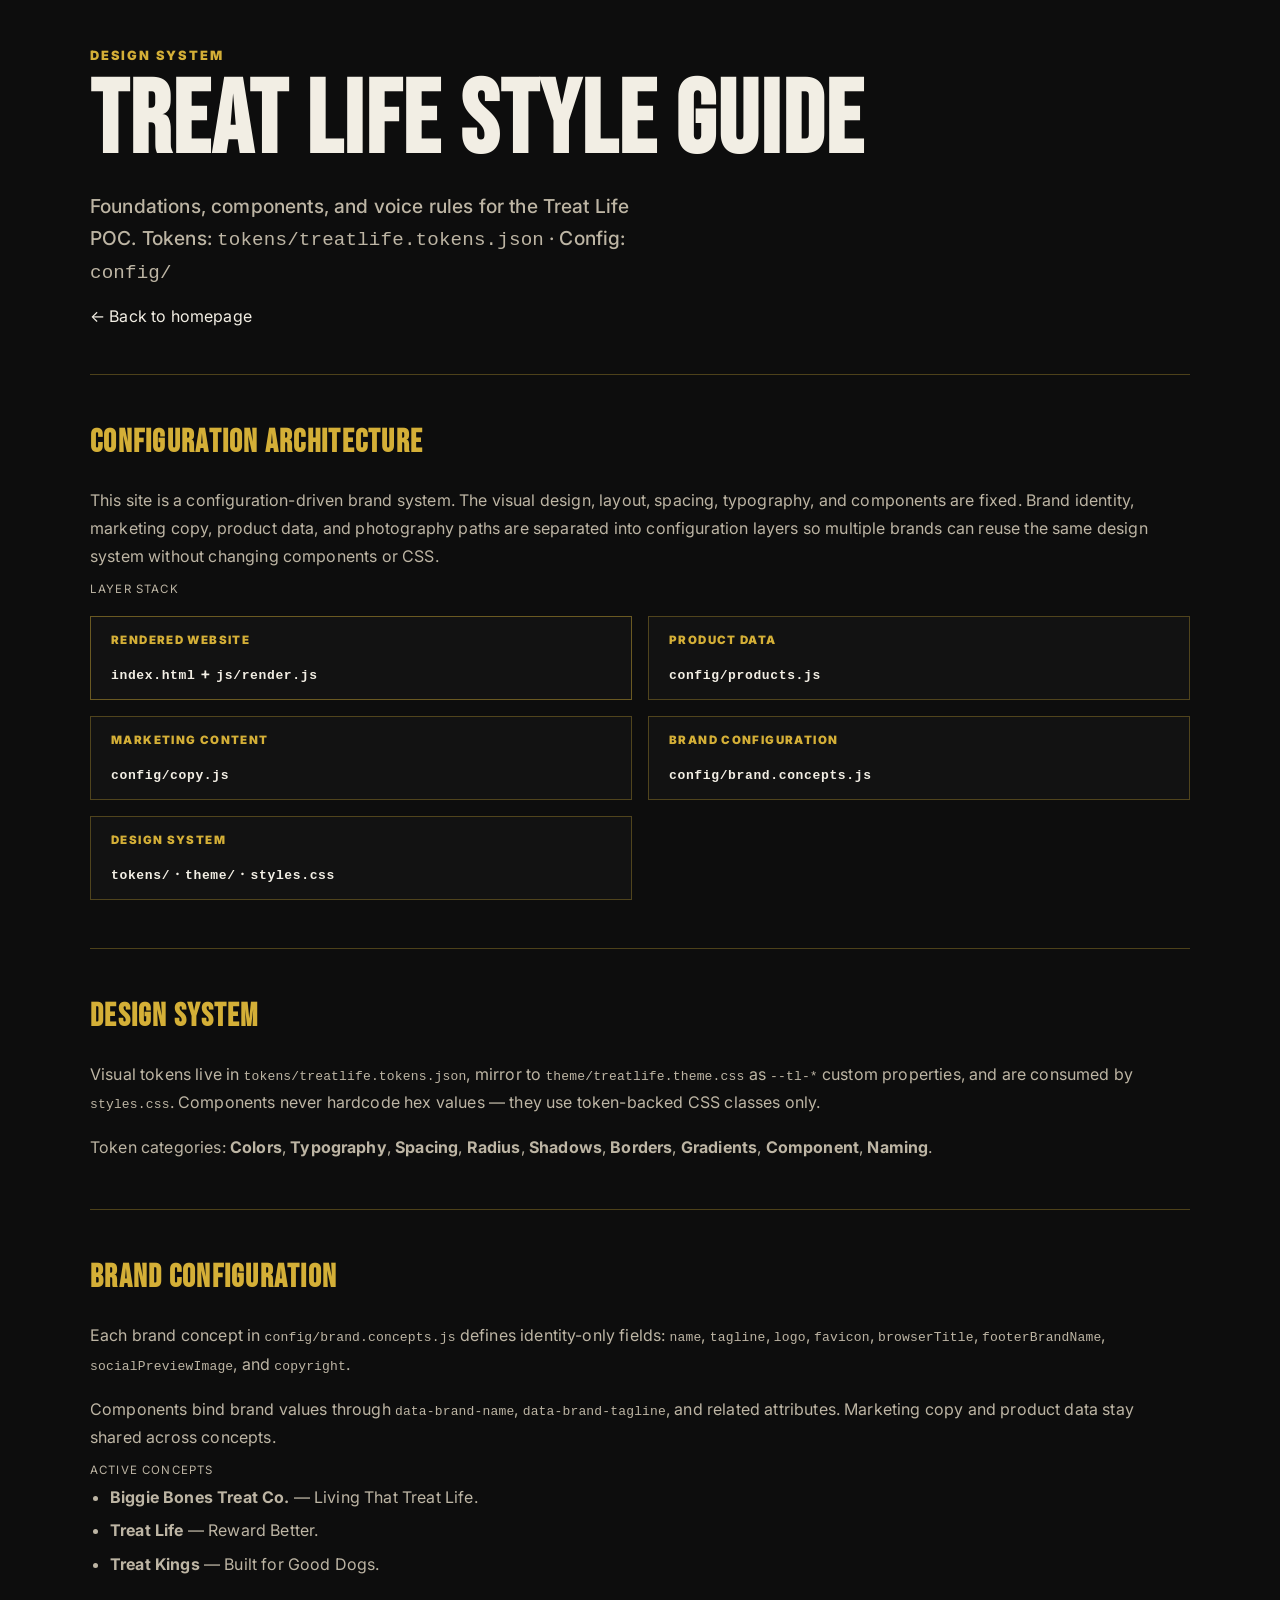
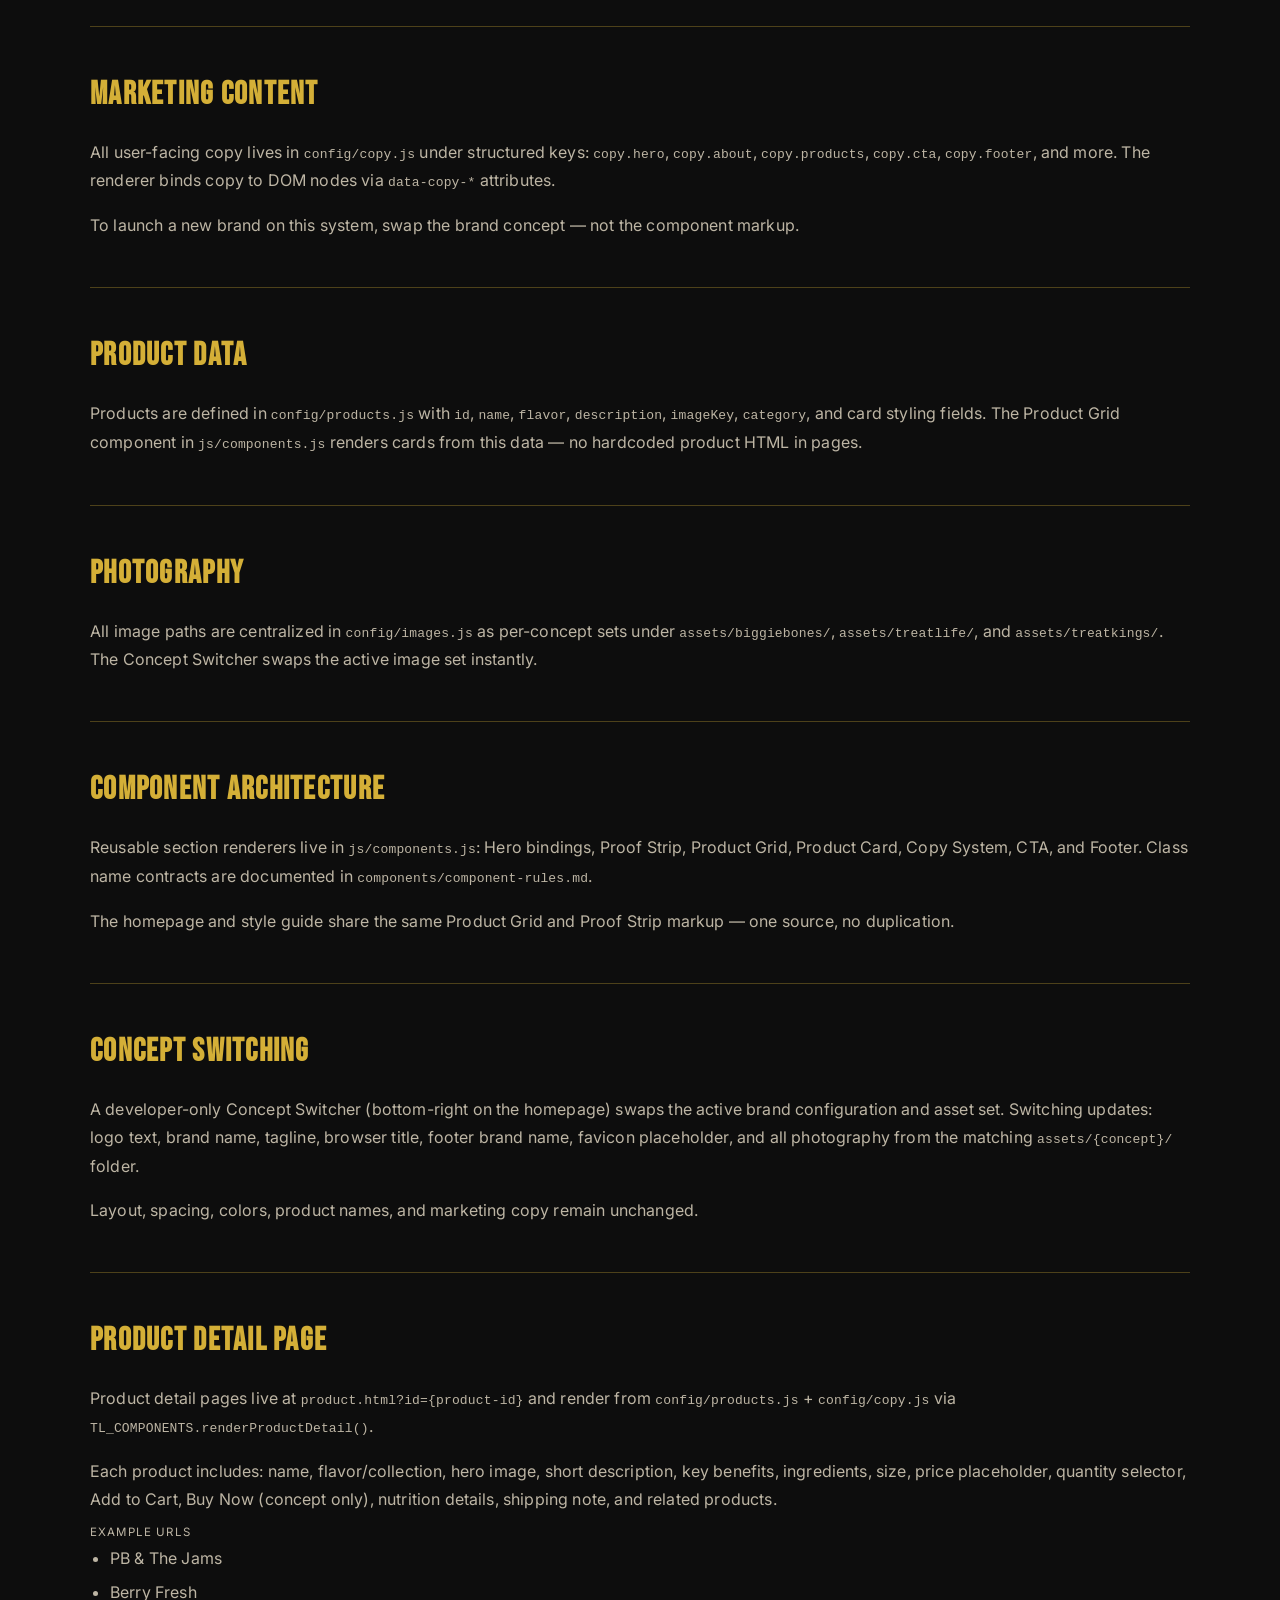
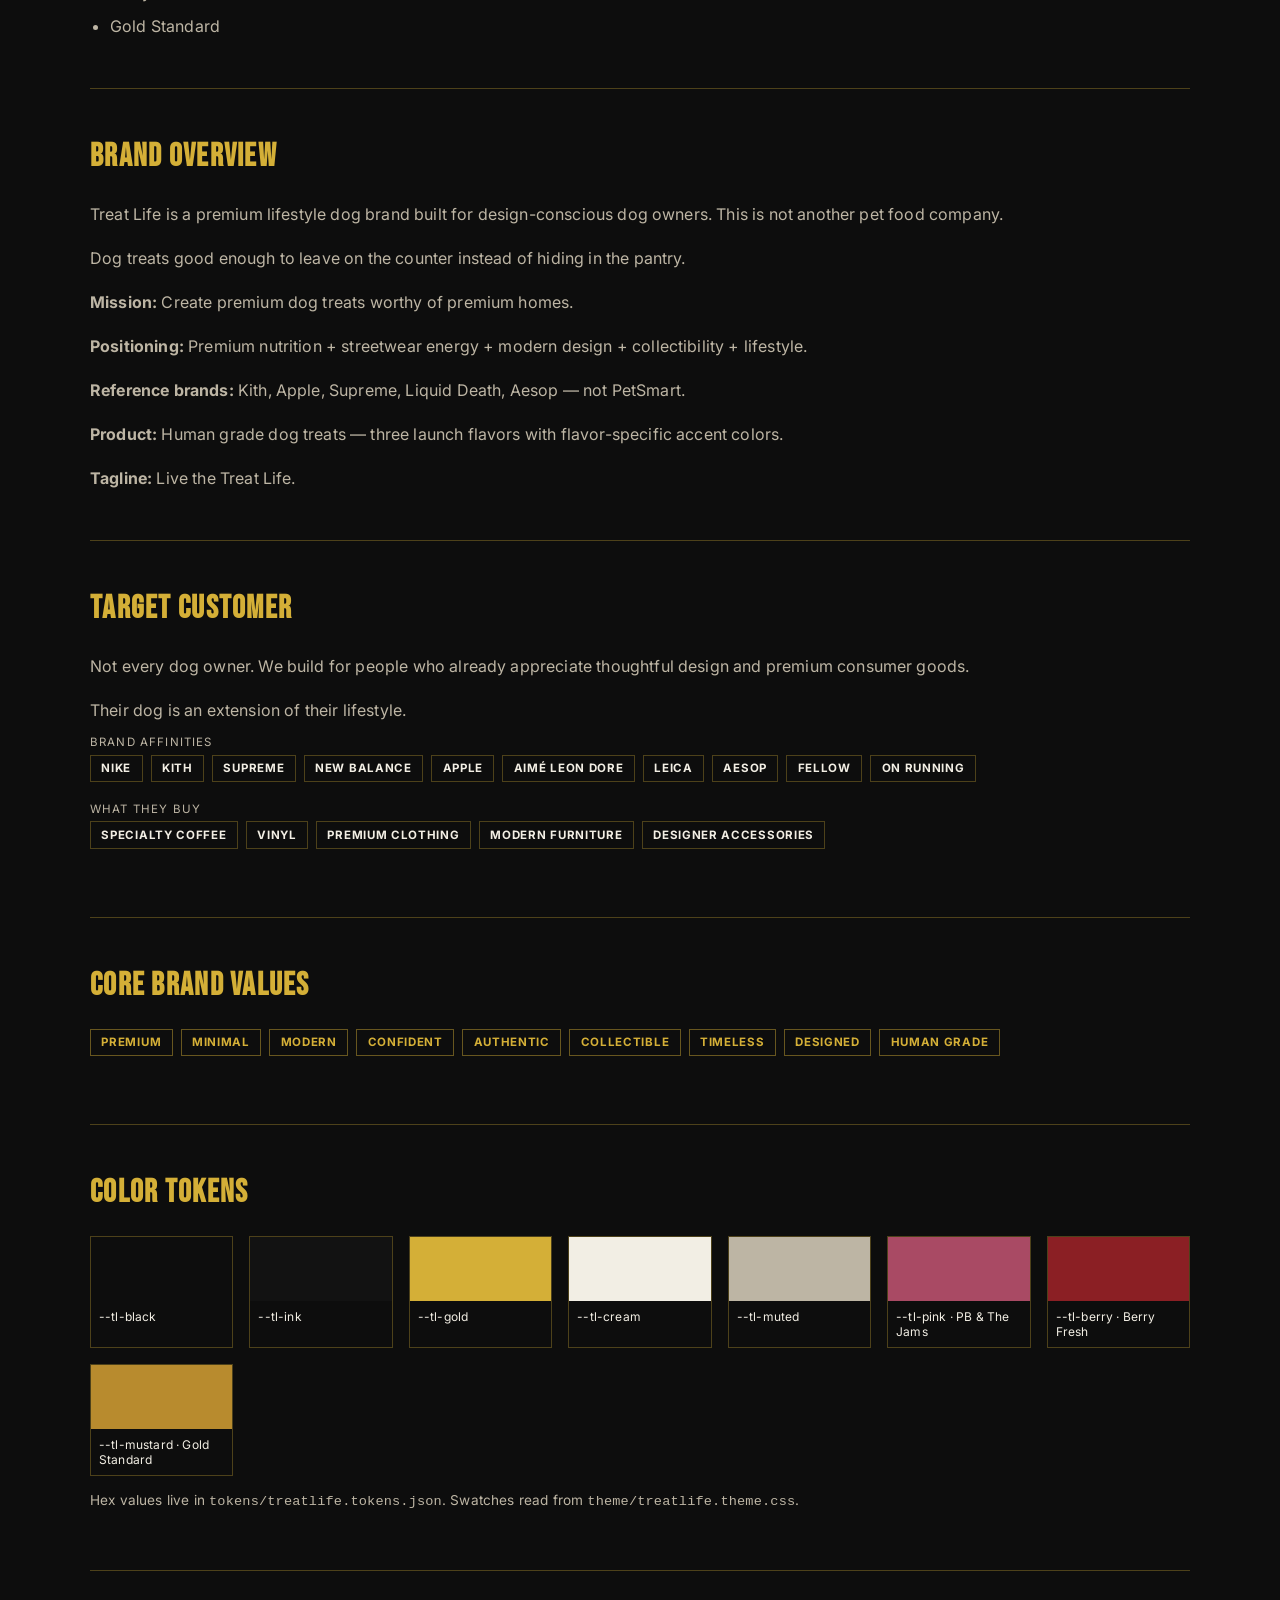
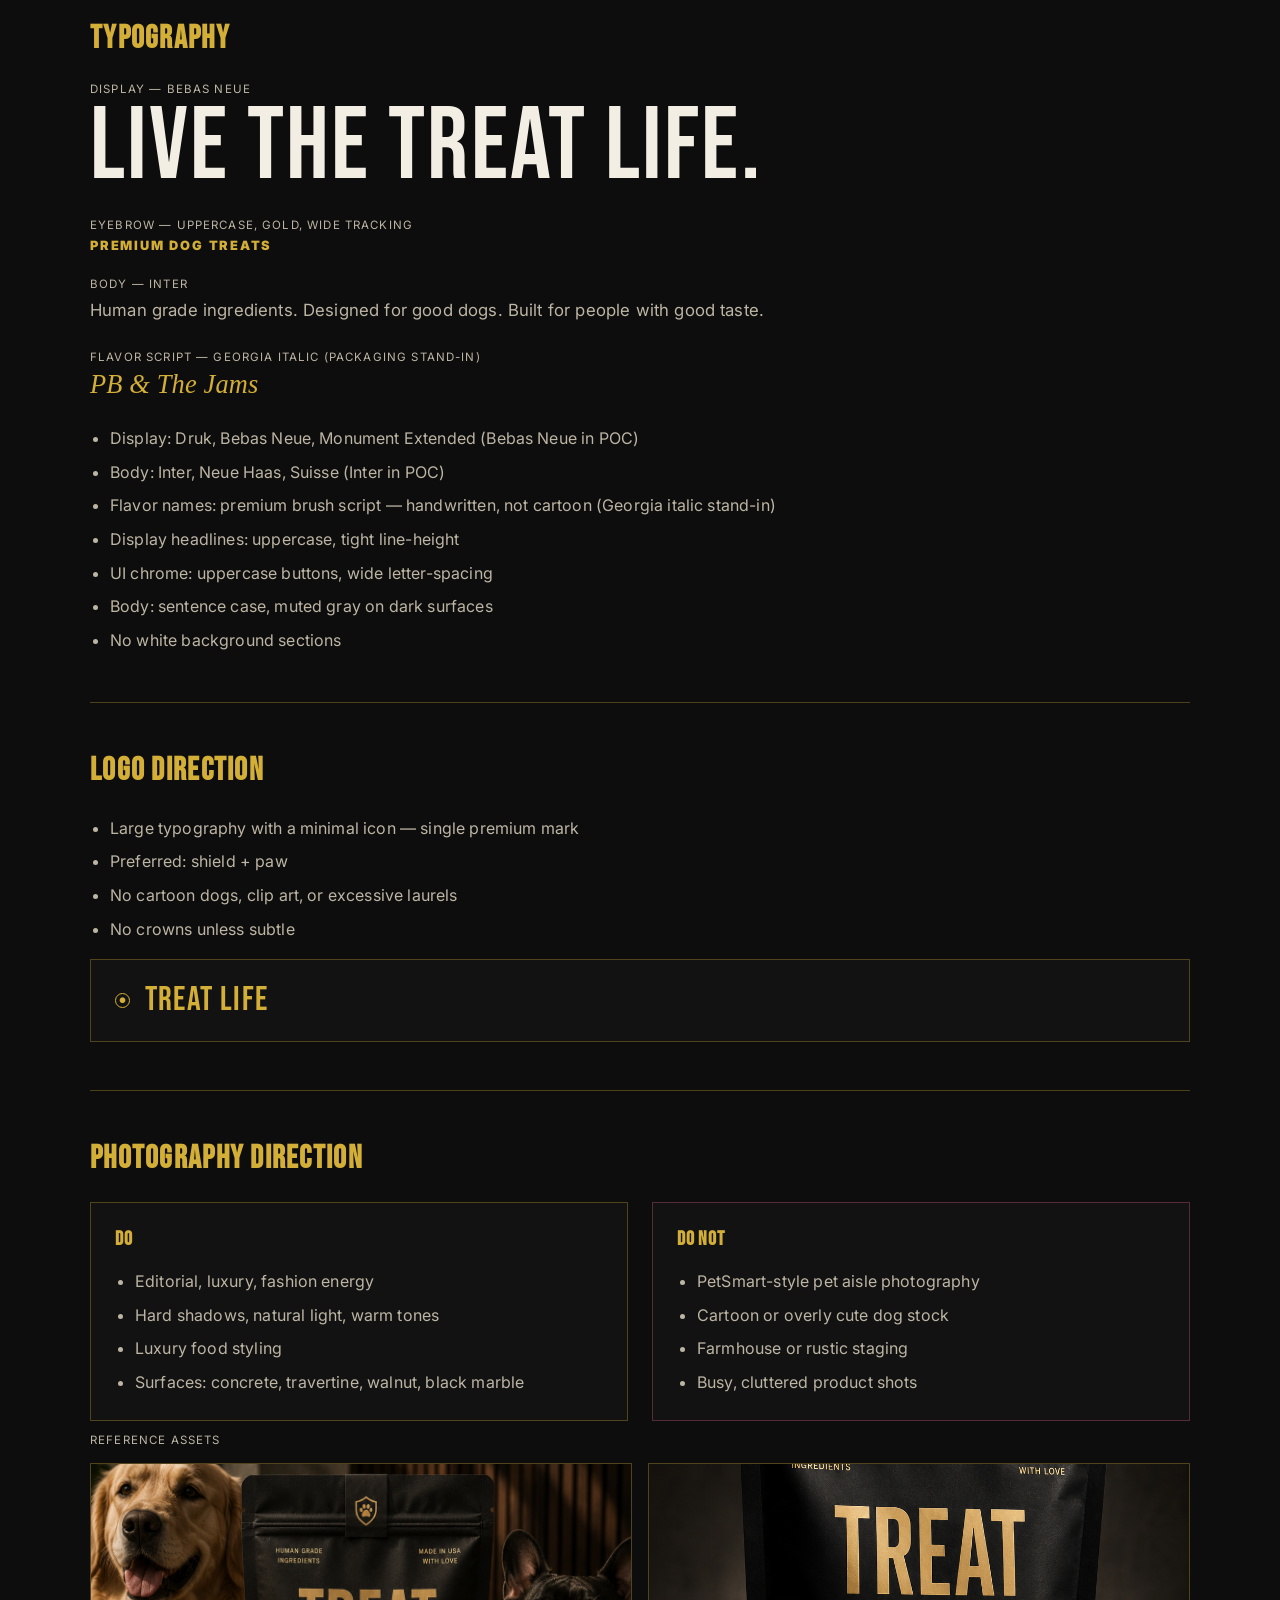
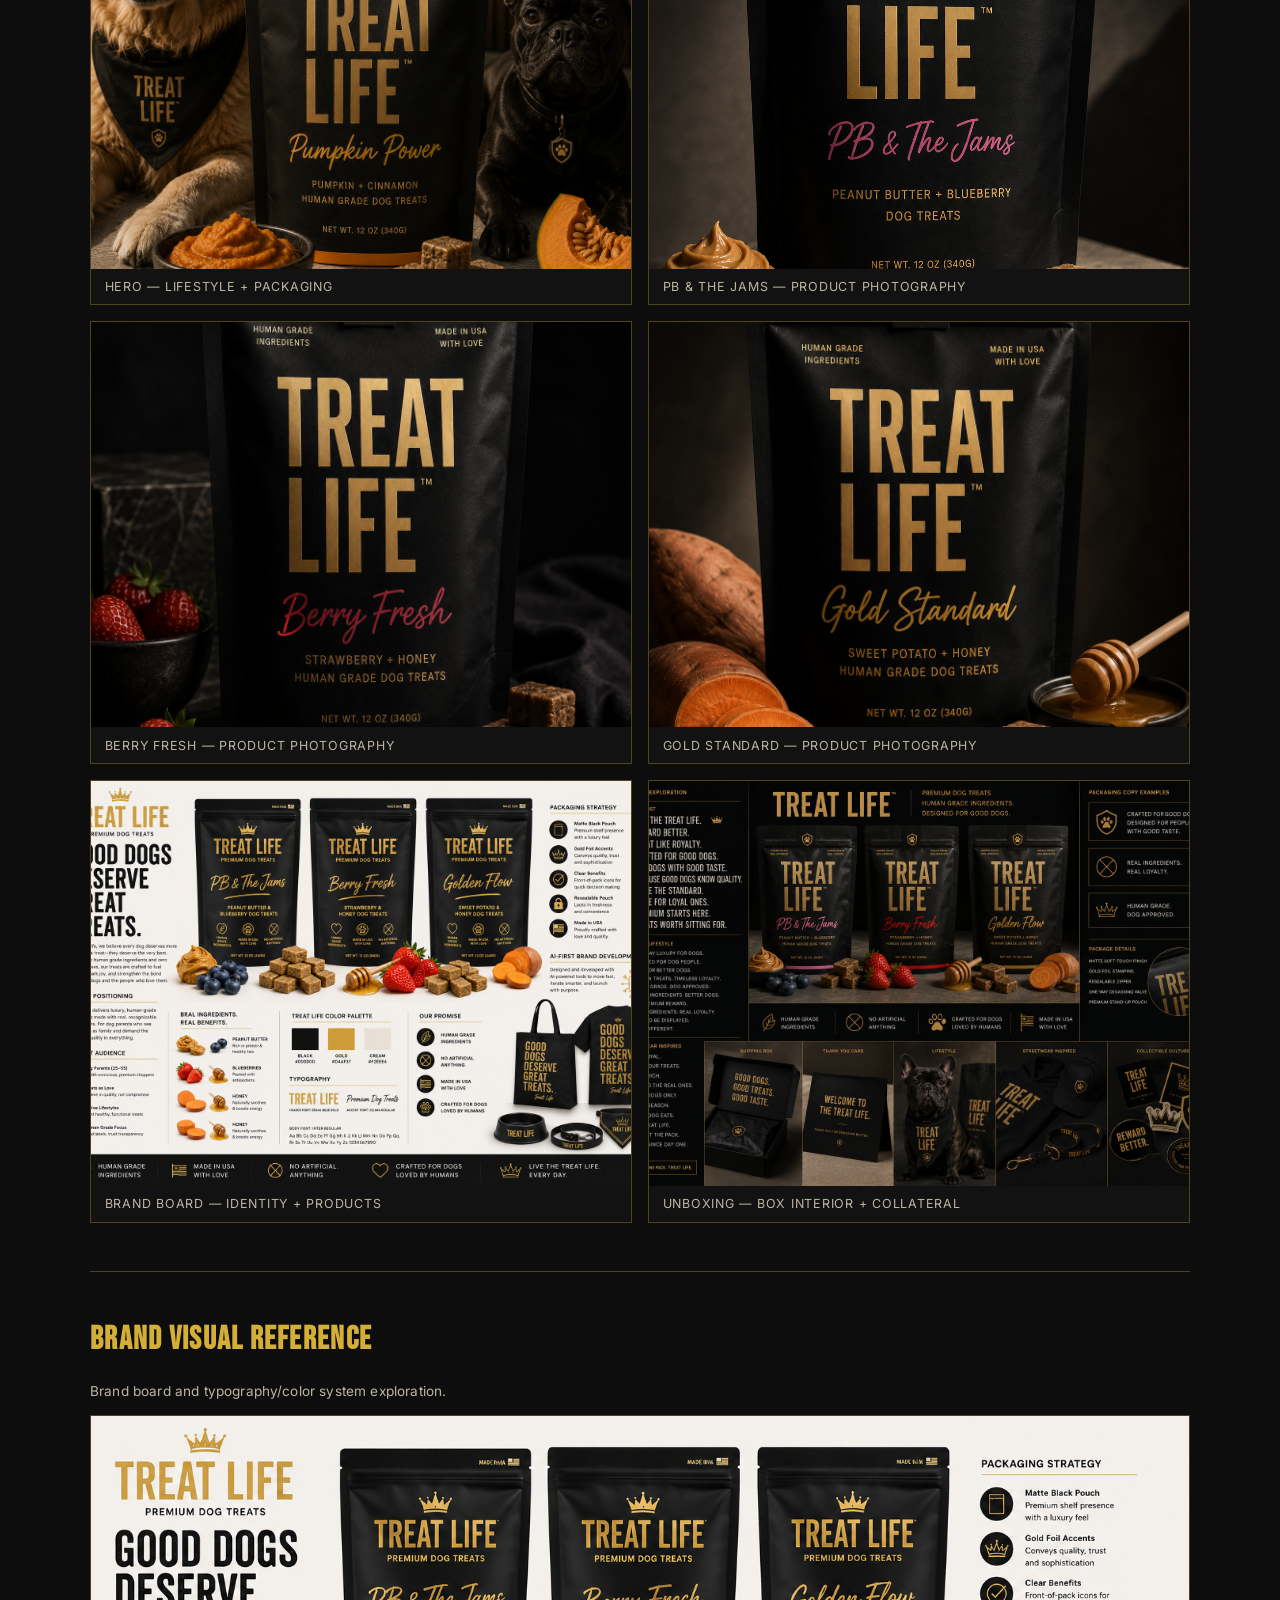
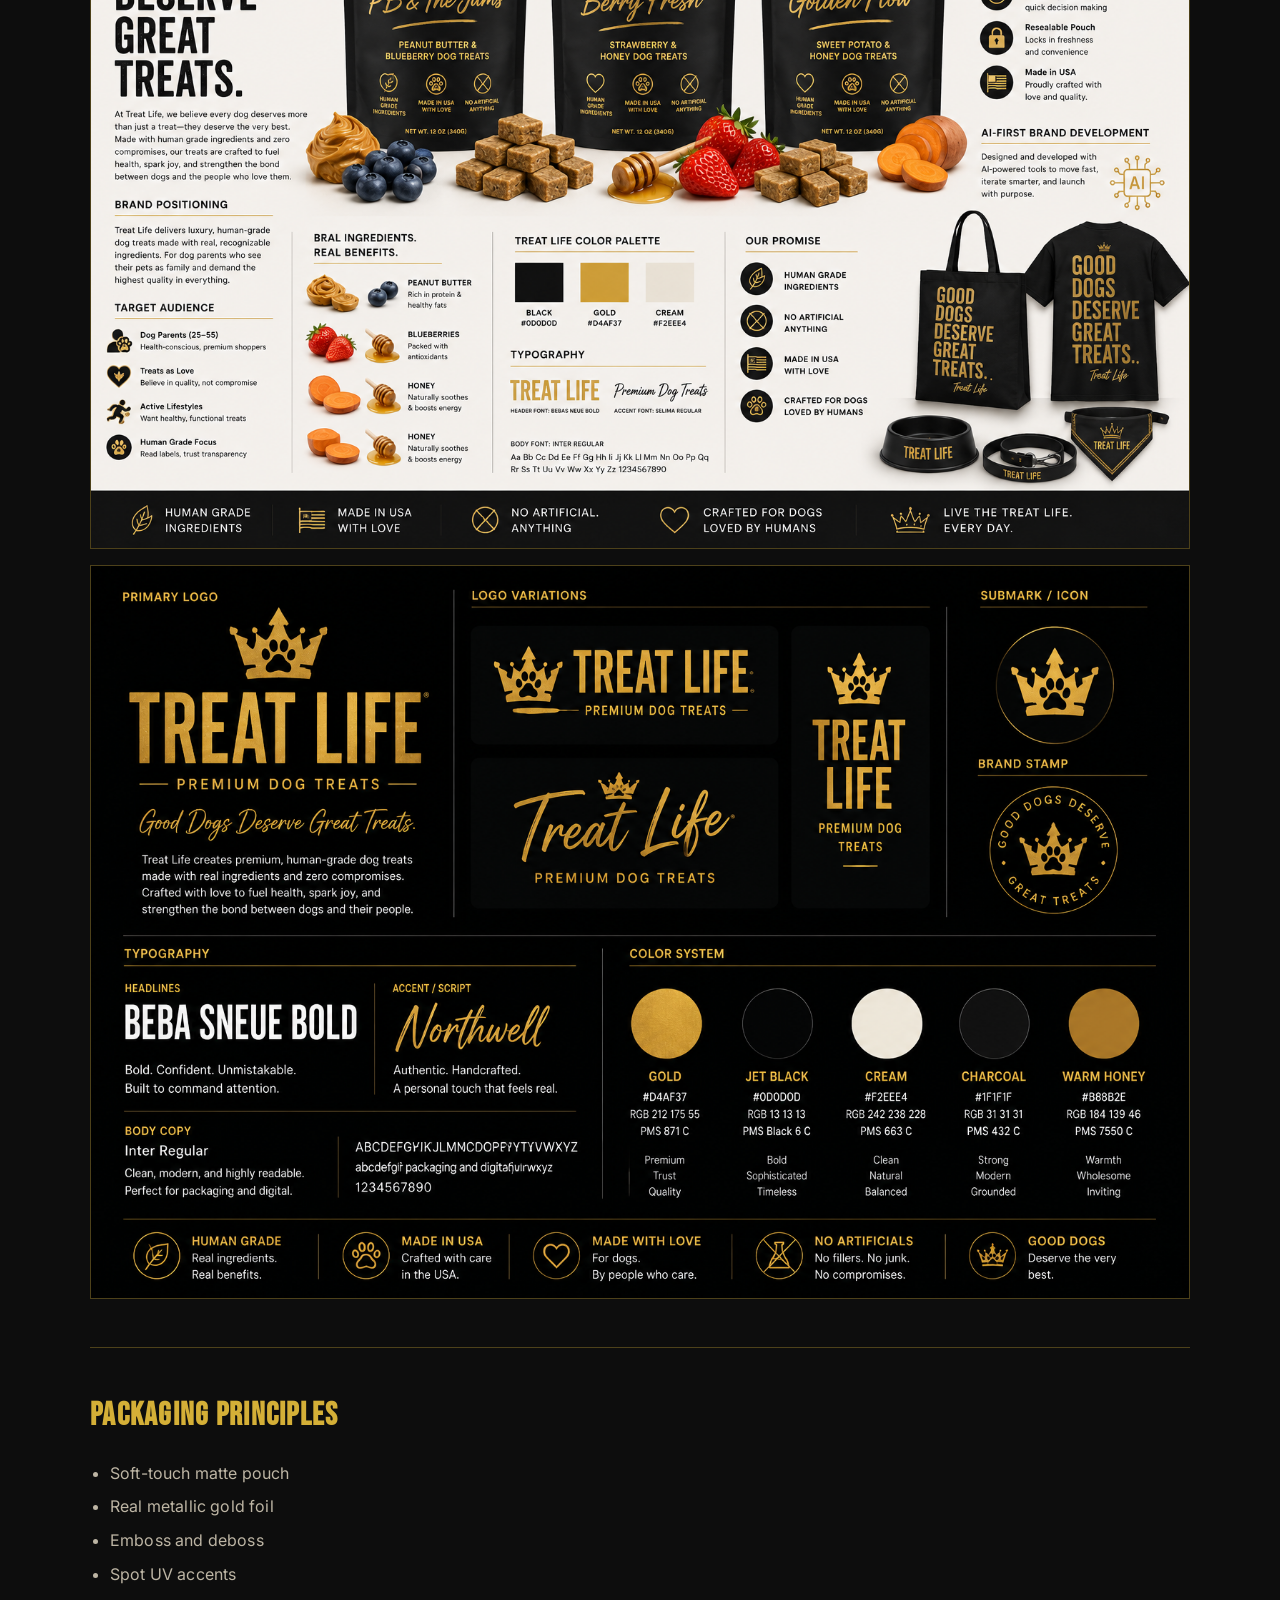
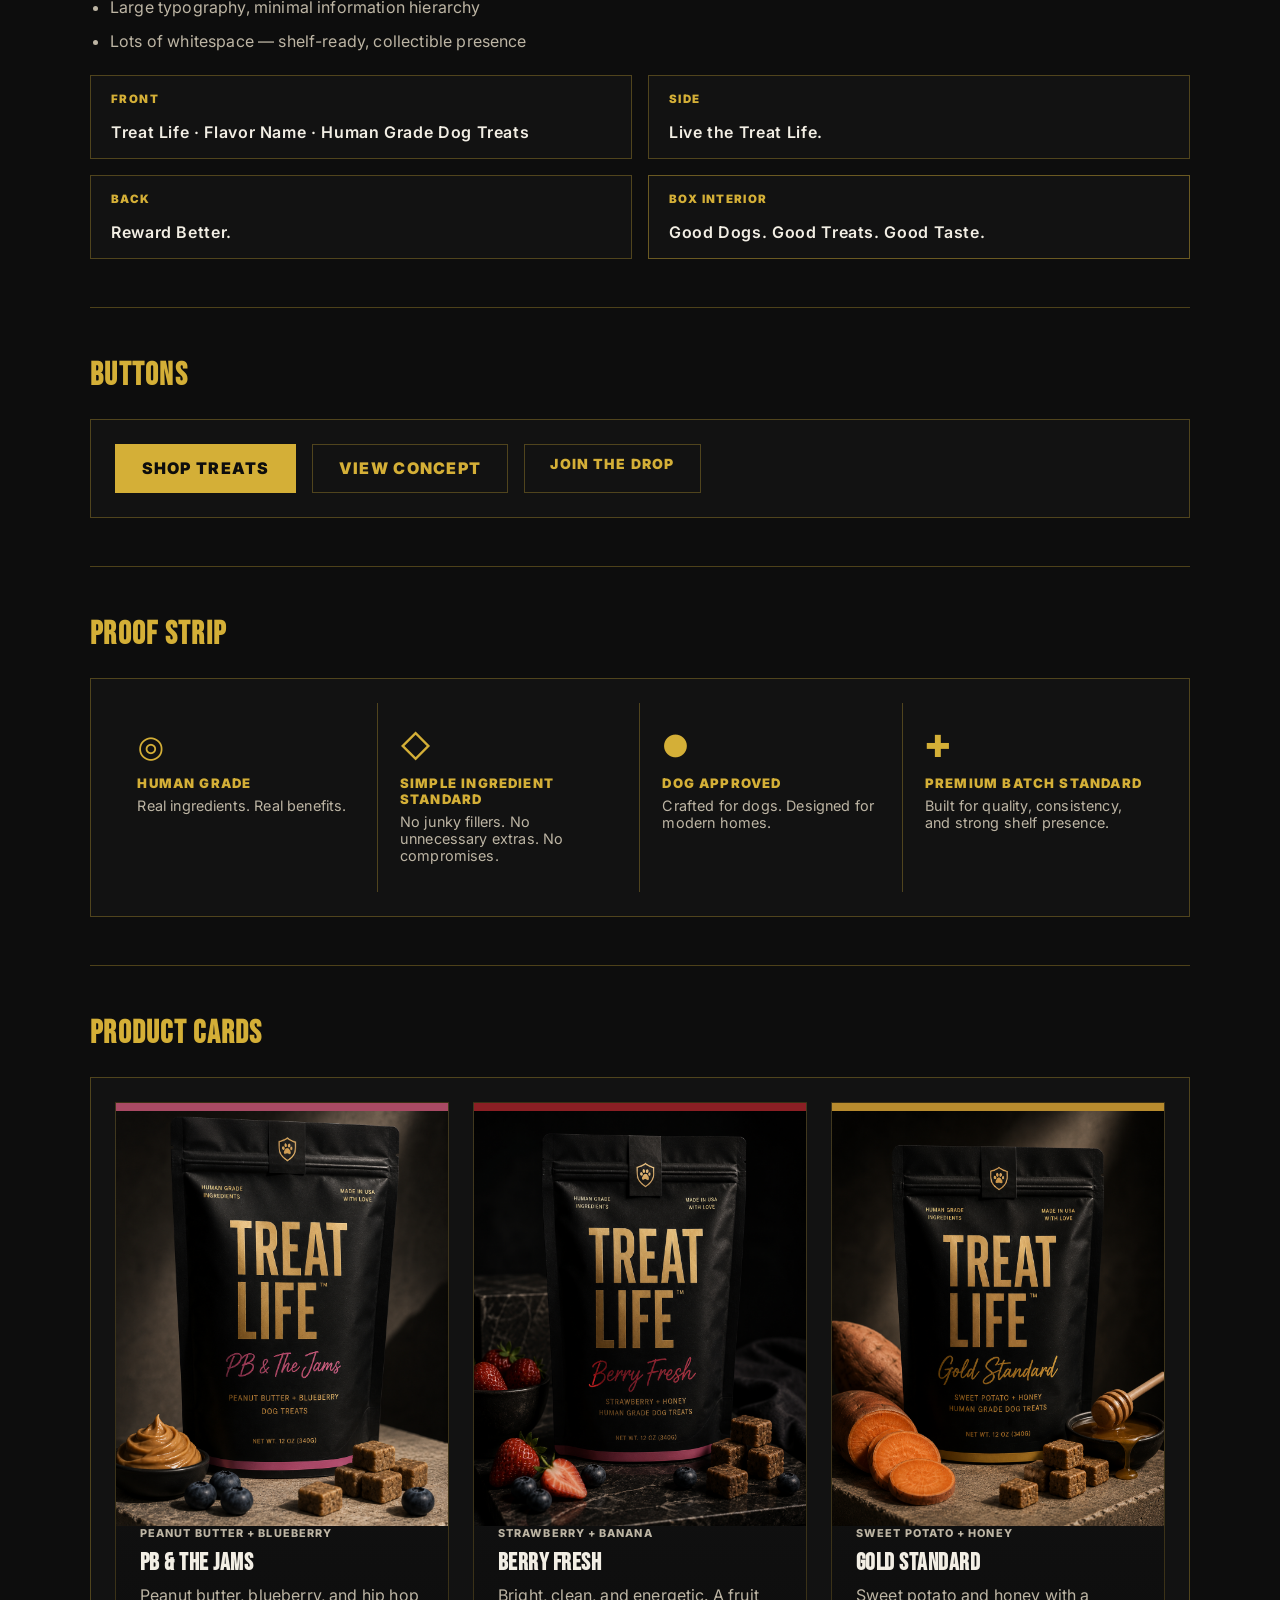
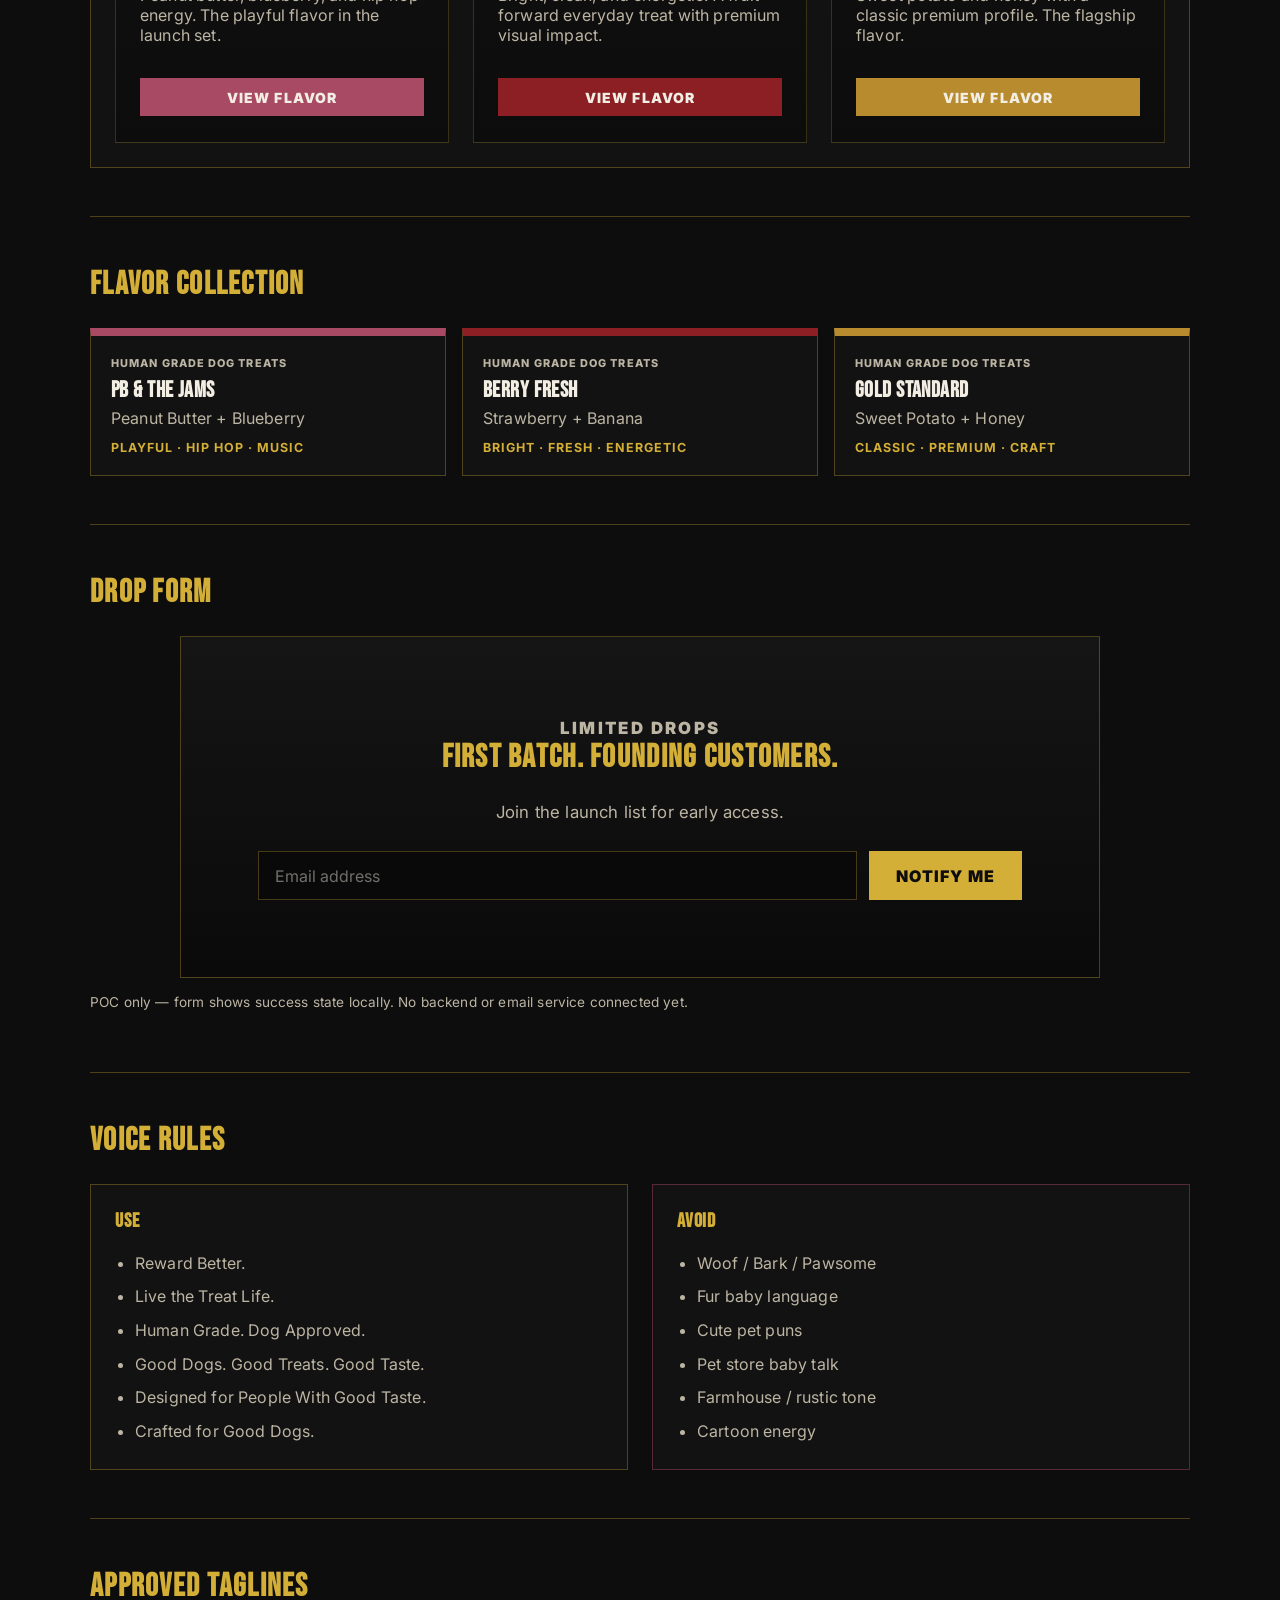
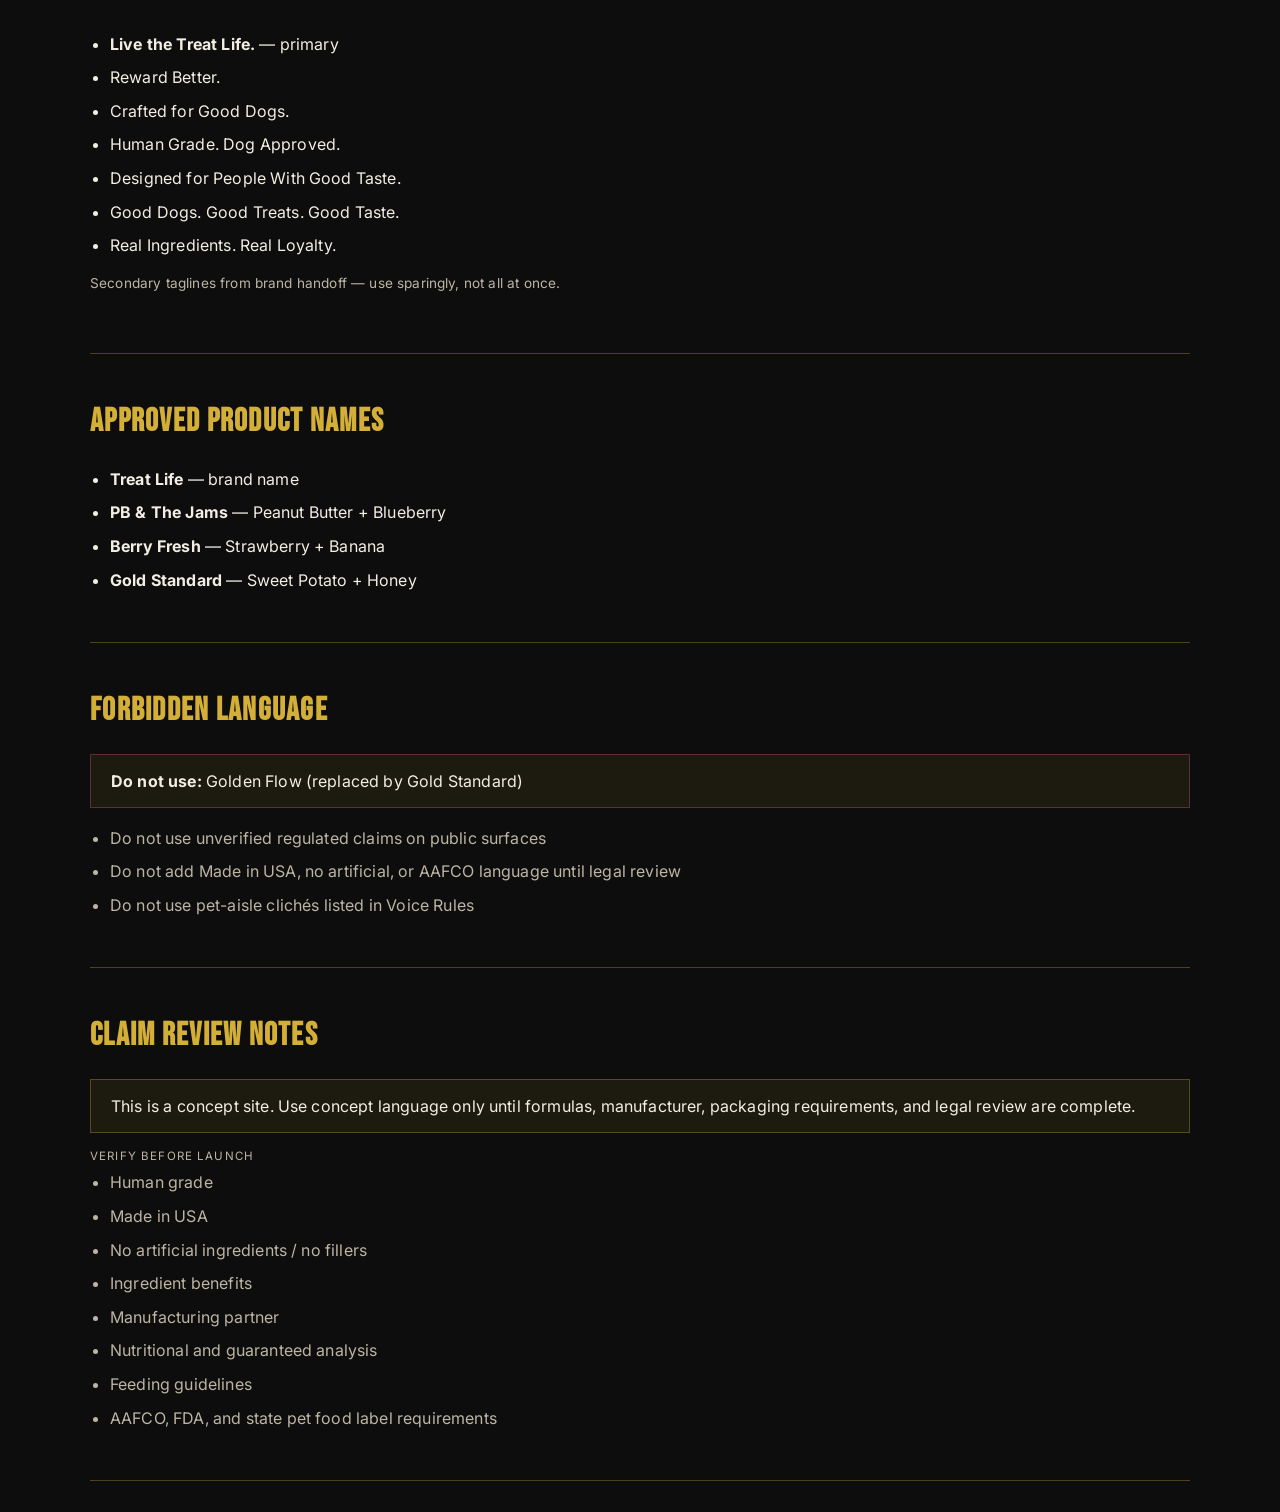
==== commit 4b85df1e: "Add configuration-driven brand system with multi-concept assets. Introduce config and render layers," ====
--- a/treatlife-ai-design-system/styleguide.html
+++ b/treatlife-ai-design-system/styleguide.html
@@ -9,14 +9,118 @@
   <link href="https://fonts.googleapis.com/css2?family=Bebas+Neue&family=Inter:wght@400;500;600;700;800;900&display=swap" rel="stylesheet">
   <link rel="stylesheet" href="styles.css">
 </head>
-<body class="sg-page">
+<body class="sg-page" data-page="styleguide">
   <div class="container">
     <header class="sg-header">
       <p class="eyebrow">Design System</p>
       <h1 class="hero-title sg-title">Treat Life Style Guide</h1>
-      <p class="hero-copy">Foundations, components, and voice rules for the Treat Life POC. Tokens: <code>tokens/treatlife.tokens.json</code></p>
+      <p class="hero-copy">Foundations, components, and voice rules for the Treat Life POC. Tokens: <code>tokens/treatlife.tokens.json</code> · Config: <code>config/</code></p>
       <p class="sg-back"><a href="index.html">← Back to homepage</a></p>
     </header>
+
+    <section class="sg-section">
+      <h2>Configuration Architecture</h2>
+      <div class="sg-prose">
+        <p>This site is a configuration-driven brand system. The visual design, layout, spacing, typography, and components are fixed. Brand identity, marketing copy, product data, and photography paths are separated into configuration layers so multiple brands can reuse the same design system without changing components or CSS.</p>
+      </div>
+      <p class="sg-type-label">Layer stack</p>
+      <div class="sg-packaging-copy">
+        <div class="sg-pack-block sg-pack-block-featured">
+          <span class="copy-label">Rendered Website</span>
+          <p><code>index.html</code> + <code>js/render.js</code></p>
+        </div>
+        <div class="sg-pack-block">
+          <span class="copy-label">Product Data</span>
+          <p><code>config/products.js</code></p>
+        </div>
+        <div class="sg-pack-block">
+          <span class="copy-label">Marketing Content</span>
+          <p><code>config/copy.js</code></p>
+        </div>
+        <div class="sg-pack-block">
+          <span class="copy-label">Brand Configuration</span>
+          <p><code>config/brand.concepts.js</code></p>
+        </div>
+        <div class="sg-pack-block">
+          <span class="copy-label">Design System</span>
+          <p><code>tokens/</code> · <code>theme/</code> · <code>styles.css</code></p>
+        </div>
+      </div>
+    </section>
+
+    <section class="sg-section">
+      <h2>Design System</h2>
+      <div class="sg-prose">
+        <p>Visual tokens live in <code>tokens/treatlife.tokens.json</code>, mirror to <code>theme/treatlife.theme.css</code> as <code>--tl-*</code> custom properties, and are consumed by <code>styles.css</code>. Components never hardcode hex values — they use token-backed CSS classes only.</p>
+        <p>Token categories: <strong>Colors</strong>, <strong>Typography</strong>, <strong>Spacing</strong>, <strong>Radius</strong>, <strong>Shadows</strong>, <strong>Borders</strong>, <strong>Gradients</strong>, <strong>Component</strong>, <strong>Naming</strong>.</p>
+      </div>
+    </section>
+
+    <section class="sg-section">
+      <h2>Brand Configuration</h2>
+      <div class="sg-prose">
+        <p>Each brand concept in <code>config/brand.concepts.js</code> defines identity-only fields: <code>name</code>, <code>tagline</code>, <code>logo</code>, <code>favicon</code>, <code>browserTitle</code>, <code>footerBrandName</code>, <code>socialPreviewImage</code>, and <code>copyright</code>.</p>
+        <p>Components bind brand values through <code>data-brand-name</code>, <code>data-brand-tagline</code>, and related attributes. Marketing copy and product data stay shared across concepts.</p>
+      </div>
+      <p class="sg-type-label">Active concepts</p>
+      <ul class="sg-list">
+        <li><strong>Biggie Bones Treat Co.</strong> — Living That Treat Life.</li>
+        <li><strong>Treat Life</strong> — Reward Better.</li>
+        <li><strong>Treat Kings</strong> — Built for Good Dogs.</li>
+      </ul>
+    </section>
+
+    <section class="sg-section">
+      <h2>Marketing Content</h2>
+      <div class="sg-prose">
+        <p>All user-facing copy lives in <code>config/copy.js</code> under structured keys: <code>copy.hero</code>, <code>copy.about</code>, <code>copy.products</code>, <code>copy.cta</code>, <code>copy.footer</code>, and more. The renderer binds copy to DOM nodes via <code>data-copy-*</code> attributes.</p>
+        <p>To launch a new brand on this system, swap the brand concept — not the component markup.</p>
+      </div>
+    </section>
+
+    <section class="sg-section">
+      <h2>Product Data</h2>
+      <div class="sg-prose">
+        <p>Products are defined in <code>config/products.js</code> with <code>id</code>, <code>name</code>, <code>flavor</code>, <code>description</code>, <code>imageKey</code>, <code>category</code>, and card styling fields. The Product Grid component in <code>js/components.js</code> renders cards from this data — no hardcoded product HTML in pages.</p>
+      </div>
+    </section>
+
+    <section class="sg-section">
+      <h2>Photography</h2>
+      <div class="sg-prose">
+        <p>All image paths are centralized in <code>config/images.js</code> as per-concept sets under <code>assets/biggiebones/</code>, <code>assets/treatlife/</code>, and <code>assets/treatkings/</code>. The Concept Switcher swaps the active image set instantly.</p>
+      </div>
+    </section>
+
+    <section class="sg-section">
+      <h2>Component Architecture</h2>
+      <div class="sg-prose">
+        <p>Reusable section renderers live in <code>js/components.js</code>: Hero bindings, Proof Strip, Product Grid, Product Card, Copy System, CTA, and Footer. Class name contracts are documented in <code>components/component-rules.md</code>.</p>
+        <p>The homepage and style guide share the same Product Grid and Proof Strip markup — one source, no duplication.</p>
+      </div>
+    </section>
+
+    <section class="sg-section">
+      <h2>Concept Switching</h2>
+      <div class="sg-prose">
+        <p>A developer-only Concept Switcher (bottom-right on the homepage) swaps the active brand configuration and asset set. Switching updates: logo text, brand name, tagline, browser title, footer brand name, favicon placeholder, and all photography from the matching <code>assets/{concept}/</code> folder.</p>
+        <p>Layout, spacing, colors, product names, and marketing copy remain unchanged.</p>
+      </div>
+    </section>
+
+    <section class="sg-section">
+      <h2>Product Detail Page</h2>
+      <div class="sg-prose">
+        <p>Product detail pages live at <code>product.html?id={product-id}</code> and render from <code>config/products.js</code> + <code>config/copy.js</code> via <code>TL_COMPONENTS.renderProductDetail()</code>.</p>
+        <p>Each product includes: name, flavor/collection, hero image, short description, key benefits, ingredients, size, price placeholder, quantity selector, Add to Cart, Buy Now (concept only), nutrition details, shipping note, and related products.</p>
+      </div>
+      <p class="sg-type-label">Example URLs</p>
+      <ul class="sg-list">
+        <li><a href="product.html?id=flavor-pb-jams">PB &amp; The Jams</a></li>
+        <li><a href="product.html?id=flavor-berry-fresh">Berry Fresh</a></li>
+        <li><a href="product.html?id=flavor-gold-standard">Gold Standard</a></li>
+      </ul>
+    </section>
 
     <section class="sg-section">
       <h2>Brand Overview</h2>
@@ -156,29 +260,29 @@
         </div>
       </div>
       <p class="sg-type-label">Reference assets</p>
-      <div class="sg-photo-grid">
-        <figure class="sg-photo-card">
-          <img src="assets/hero-lifestyle.png" alt="Treat Life hero lifestyle shot with golden retriever and french bulldog">
+      <div class="sg-photo-grid" data-mount-sg-photos>
+        <figure class="sg-photo-card">
+          <img data-sg-image="hero" src="" alt="">
           <figcaption>Hero — lifestyle + packaging</figcaption>
         </figure>
         <figure class="sg-photo-card">
-          <img src="assets/flavor-pb-jams.png" alt="PB and The Jams product photography on concrete">
-          <figcaption>PB &amp; The Jams — concrete surface</figcaption>
-        </figure>
-        <figure class="sg-photo-card">
-          <img src="assets/flavor-berry-fresh.png" alt="Berry Fresh product photography on marble">
-          <figcaption>Berry Fresh — marble surface</figcaption>
-        </figure>
-        <figure class="sg-photo-card">
-          <img src="assets/flavor-gold-standard.png" alt="Gold Standard product photography with sweet potato and honey">
-          <figcaption>Gold Standard — sweet potato + honey</figcaption>
-        </figure>
-        <figure class="sg-photo-card">
-          <img src="assets/brand-board.png" alt="Treat Life brand board with packaging and merchandise">
+          <img data-sg-image="pb-jams" src="" alt="">
+          <figcaption>PB &amp; The Jams — product photography</figcaption>
+        </figure>
+        <figure class="sg-photo-card">
+          <img data-sg-image="berry-fresh" src="" alt="">
+          <figcaption>Berry Fresh — product photography</figcaption>
+        </figure>
+        <figure class="sg-photo-card">
+          <img data-sg-image="gold-standard" src="" alt="">
+          <figcaption>Gold Standard — product photography</figcaption>
+        </figure>
+        <figure class="sg-photo-card">
+          <img data-sg-image="brandBoard" src="" alt="">
           <figcaption>Brand board — identity + products</figcaption>
         </figure>
         <figure class="sg-photo-card">
-          <img src="assets/brand-board-unboxing.png" alt="Treat Life unboxing and collateral board">
+          <img data-sg-image="unboxing" src="" alt="">
           <figcaption>Unboxing — box interior + collateral</figcaption>
         </figure>
       </div>
@@ -187,11 +291,11 @@
     <section class="sg-section">
       <h2>Brand Visual Reference</h2>
       <p class="sg-note">Brand board and typography/color system exploration.</p>
-      <div class="sg-brand-visual">
-        <img src="assets/brand-board.png" alt="Treat Life brand board with logo, products, and strategy">
-      </div>
-      <div class="sg-brand-visual" style="margin-top: 1rem;">
-        <img src="assets/style-guide.png" alt="Treat Life style guide with logo, typography, and colors">
+      <div class="sg-brand-visual" data-sg-image-wrap="brandBoard">
+        <img data-sg-image="brandBoard" src="" alt="">
+      </div>
+      <div class="sg-brand-visual" style="margin-top: 1rem;" data-sg-image-wrap="styleGuide">
+        <img data-sg-image="styleGuide" src="" alt="">
       </div>
     </section>
 
@@ -237,74 +341,14 @@
     <section class="sg-section">
       <h2>Proof Strip</h2>
       <div class="sg-component-preview sg-component-preview-wide">
-        <div class="value-grid sg-proof-demo">
-          <div class="value-item">
-            <div class="value-icon" aria-hidden="true">◎</div>
-            <h3>Human Grade</h3>
-            <p>Real ingredients. Real benefits.</p>
-          </div>
-          <div class="value-item">
-            <div class="value-icon" aria-hidden="true">◇</div>
-            <h3>Simple Ingredient Standard</h3>
-            <p>No junky fillers. No unnecessary extras. No compromises.</p>
-          </div>
-          <div class="value-item">
-            <div class="value-icon" aria-hidden="true">●</div>
-            <h3>Dog Approved</h3>
-            <p>Crafted for dogs. Designed for modern homes.</p>
-          </div>
-          <div class="value-item">
-            <div class="value-icon" aria-hidden="true">✚</div>
-            <h3>Premium Batch Standard</h3>
-            <p>Built for quality, consistency, and strong shelf presence.</p>
-          </div>
-        </div>
+        <div class="value-grid sg-proof-demo" data-mount-sg-proof-strip></div>
       </div>
     </section>
 
     <section class="sg-section">
       <h2>Product Cards</h2>
       <div class="sg-component-preview sg-component-preview-wide">
-        <div class="product-grid sg-product-demo">
-          <article class="product-card product-pb">
-            <div class="product-accent"></div>
-            <div class="product-pack product-pack-photo">
-              <img src="assets/flavor-pb-jams.png" alt="Treat Life PB and The Jams packaging">
-            </div>
-            <div class="product-body">
-              <span class="accent-label">Dusty Pink Accent</span>
-              <h4>PB &amp; The Jams</h4>
-              <p>Peanut butter, blueberry, and hip hop energy. The playful flavor in the launch set.</p>
-              <a href="index.html#flavor-pb-jams" class="btn btn-card">View Flavor</a>
-            </div>
-          </article>
-
-          <article class="product-card product-berry">
-            <div class="product-accent"></div>
-            <div class="product-pack product-pack-photo">
-              <img src="assets/flavor-berry-fresh.png" alt="Treat Life Berry Fresh packaging">
-            </div>
-            <div class="product-body">
-              <span class="accent-label">Deep Berry Accent</span>
-              <h4>Berry Fresh</h4>
-              <p>Bright, clean, and energetic. A fruit forward everyday treat with premium visual impact.</p>
-              <a href="index.html#flavor-berry-fresh" class="btn btn-card">View Flavor</a>
-            </div>
-          </article>
-
-          <article class="product-card product-gold">
-            <div class="product-accent"></div>
-            <div class="product-pack product-pack-photo">
-              <img src="assets/flavor-gold-standard.png" alt="Treat Life Gold Standard packaging">
-            </div>
-            <div class="product-body">
-              <span class="accent-label">Muted Mustard Accent</span>
-              <h4>Gold Standard</h4>
-              <p>Sweet potato and honey with a classic premium profile. The flagship flavor.</p>
-              <a href="index.html#flavor-gold-standard" class="btn btn-card">View Flavor</a>
-            </div>
-          </article>
-        </div>
+        <div class="product-grid sg-product-demo" data-mount-sg-product-grid></div>
       </div>
     </section>
 
@@ -312,19 +356,19 @@
       <h2>Flavor Collection</h2>
       <div class="sg-flavor-grid">
         <article class="sg-flavor-card sg-flavor-pb">
-          <span class="accent-label">Dusty Pink</span>
+          <span class="accent-label">Human Grade Dog Treats</span>
           <h3>PB &amp; The Jams</h3>
           <p>Peanut Butter + Blueberry</p>
           <p class="sg-flavor-mood">Playful · Hip hop · Music</p>
         </article>
         <article class="sg-flavor-card sg-flavor-berry">
-          <span class="accent-label">Deep Berry Red</span>
+          <span class="accent-label">Human Grade Dog Treats</span>
           <h3>Berry Fresh</h3>
           <p>Strawberry + Banana</p>
           <p class="sg-flavor-mood">Bright · Fresh · Energetic</p>
         </article>
         <article class="sg-flavor-card sg-flavor-gold">
-          <span class="accent-label">Muted Mustard</span>
+          <span class="accent-label">Human Grade Dog Treats</span>
           <h3>Gold Standard</h3>
           <p>Sweet Potato + Honey</p>
           <p class="sg-flavor-mood">Classic · Premium · Craft</p>
@@ -433,6 +477,13 @@
     </section>
   </div>
 
+  <script src="config/images.js"></script>
+  <script src="config/products.js"></script>
+  <script src="config/copy.js"></script>
+  <script src="config/brand.concepts.js"></script>
+  <script src="config/index.js"></script>
+  <script src="js/components.js"></script>
+  <script src="js/render.js"></script>
   <script src="main.js"></script>
 </body>
 </html>
--- a/treatlife-ai-design-system/styles.css
+++ b/treatlife-ai-design-system/styles.css
@@ -505,6 +505,238 @@
   filter: brightness(1.15);
 }
 
+/* Product detail page */
+.pdp-section {
+  background: var(--tl-gradient-product-bg), var(--tl-ink);
+  border-bottom: 1px solid var(--tl-line);
+}
+
+.pdp-related {
+  background: var(--tl-ink);
+}
+
+.pdp-back {
+  margin: 0 0 1.5rem;
+}
+
+.pdp-back a {
+  color: var(--tl-gold);
+  font-size: 0.78rem;
+  font-weight: 800;
+  letter-spacing: 0.08em;
+  text-transform: uppercase;
+}
+
+.pdp-grid {
+  align-items: start;
+  display: grid;
+  gap: 2.5rem;
+  grid-template-columns: 1fr;
+}
+
+.pdp-media .product-accent {
+  height: 0.55rem;
+}
+
+.pdp-image-card {
+  border: 1px solid var(--tl-alpha-gold-18);
+  overflow: hidden;
+}
+
+.pdp-image-card img {
+  aspect-ratio: 4 / 5;
+  display: block;
+  object-fit: cover;
+  width: 100%;
+}
+
+.pdp-pb .product-accent { background: var(--tl-pink); }
+.product-pb.pdp-grid .product-accent { background: var(--tl-pink); }
+.product-berry.pdp-grid .product-accent { background: var(--tl-berry); }
+.product-gold.pdp-grid .product-accent { background: var(--tl-mustard); }
+
+.pdp-title {
+  color: var(--tl-cream);
+  font-family: var(--tl-font-display);
+  font-size: clamp(2.4rem, 6vw, 4rem);
+  letter-spacing: 0.02em;
+  line-height: 0.95;
+  margin: 0 0 0.5rem;
+  text-transform: uppercase;
+}
+
+.pdp-flavor {
+  color: var(--tl-gold);
+  font-family: var(--tl-font-flavor);
+  font-size: 1.35rem;
+  font-style: italic;
+  margin: 0 0 1rem;
+}
+
+.pdp-description {
+  color: var(--tl-muted);
+  font-size: 1.05rem;
+  line-height: 1.75;
+  margin: 0 0 1.5rem;
+}
+
+.pdp-block + .pdp-block {
+  margin-top: 1.25rem;
+}
+
+.pdp-label,
+.pdp-label-inline {
+  color: var(--tl-gold);
+  font-size: 0.72rem;
+  font-weight: 900;
+  letter-spacing: 0.12em;
+  margin: 0 0 0.65rem;
+  text-transform: uppercase;
+}
+
+.pdp-label-inline {
+  display: inline;
+  margin: 0;
+}
+
+.pdp-list {
+  color: var(--tl-muted);
+  margin: 0;
+  padding-left: 1.1rem;
+}
+
+.pdp-list li + li {
+  margin-top: 0.35rem;
+}
+
+.pdp-ingredients {
+  color: var(--tl-muted);
+  line-height: 1.65;
+  margin: 0;
+}
+
+.pdp-size {
+  color: var(--tl-cream);
+  margin: 1.5rem 0 0.75rem;
+}
+
+.pdp-price {
+  color: var(--tl-cream);
+  font-family: var(--tl-font-display);
+  font-size: 2rem;
+  letter-spacing: 0.04em;
+  margin: 0 0 1.5rem;
+}
+
+.pdp-purchase {
+  border: 1px solid var(--tl-line);
+  padding: 1.25rem;
+}
+
+.pdp-quantity-label {
+  color: var(--tl-muted);
+  display: block;
+  font-size: 0.72rem;
+  font-weight: 800;
+  letter-spacing: 0.1em;
+  margin-bottom: 0.5rem;
+  text-transform: uppercase;
+}
+
+.pdp-quantity {
+  margin-bottom: 1rem;
+  max-width: 8rem;
+}
+
+.pdp-actions {
+  display: flex;
+  flex-direction: column;
+  gap: 0.75rem;
+}
+
+.pdp-action-success {
+  color: var(--tl-gold);
+  font-size: 0.82rem;
+  font-weight: 800;
+  letter-spacing: 0.06em;
+  margin: 1rem 0 0;
+  text-transform: uppercase;
+}
+
+.pdp-shipping {
+  color: var(--tl-muted);
+  font-size: 0.9rem;
+  line-height: 1.65;
+  margin: 1.25rem 0 0;
+}
+
+.pdp-nutrition {
+  border: 1px solid var(--tl-line);
+  margin-top: 1.25rem;
+  padding: 1rem 1.25rem;
+}
+
+.pdp-nutrition summary {
+  color: var(--tl-gold);
+  cursor: pointer;
+  font-size: 0.78rem;
+  font-weight: 900;
+  letter-spacing: 0.1em;
+  list-style: none;
+  text-transform: uppercase;
+}
+
+.pdp-nutrition summary::-webkit-details-marker {
+  display: none;
+}
+
+.pdp-nutrition-table {
+  border-collapse: collapse;
+  margin-top: 1rem;
+  width: 100%;
+}
+
+.pdp-nutrition-table th,
+.pdp-nutrition-table td {
+  border-bottom: 1px solid var(--tl-line);
+  color: var(--tl-muted);
+  font-size: 0.9rem;
+  padding: 0.55rem 0;
+  text-align: left;
+}
+
+.pdp-nutrition-table th {
+  color: var(--tl-cream);
+  font-weight: 700;
+  padding-right: 1rem;
+  width: 40%;
+}
+
+.pdp-nutrition-note {
+  color: var(--tl-muted);
+  font-size: 0.82rem;
+  line-height: 1.6;
+  margin: 0.85rem 0 0;
+}
+
+.pdp-not-found {
+  padding: 4rem 0;
+  text-align: center;
+}
+
+.pdp-not-found h1 {
+  color: var(--tl-cream);
+  font-family: var(--tl-font-display);
+  font-size: clamp(2rem, 5vw, 3.5rem);
+  margin: 0 0 1rem;
+  text-transform: uppercase;
+}
+
+.pdp-not-found p {
+  color: var(--tl-muted);
+  margin: 0 0 1.5rem;
+}
+
 /* Brand */
 .story-section {
   background: var(--tl-gradient-story), var(--tl-black);
@@ -661,8 +893,7 @@
   grid-template-columns: 1fr;
 }
 
-.footer-links,
-.social-links {
+.footer-links {
   display: flex;
   flex-wrap: wrap;
   gap: 0.5rem 1rem;
@@ -1109,6 +1340,19 @@
     display: none;
   }
 
+  .pdp-grid {
+    gap: 3rem;
+    grid-template-columns: 5fr 7fr;
+  }
+
+  .pdp-actions {
+    flex-direction: row;
+  }
+
+  .pdp-actions .btn {
+    flex: 1;
+  }
+
   .hero-grid {
     grid-template-columns: 5fr 7fr;
     padding: 0;
@@ -1140,14 +1384,10 @@
   }
 
   .footer-grid {
-    grid-template-columns: 1fr 1fr 1fr;
+    grid-template-columns: 1fr 1fr;
   }
 
   .footer-links {
-    justify-content: center;
-  }
-
-  .social-links {
     justify-content: flex-end;
   }
 }
